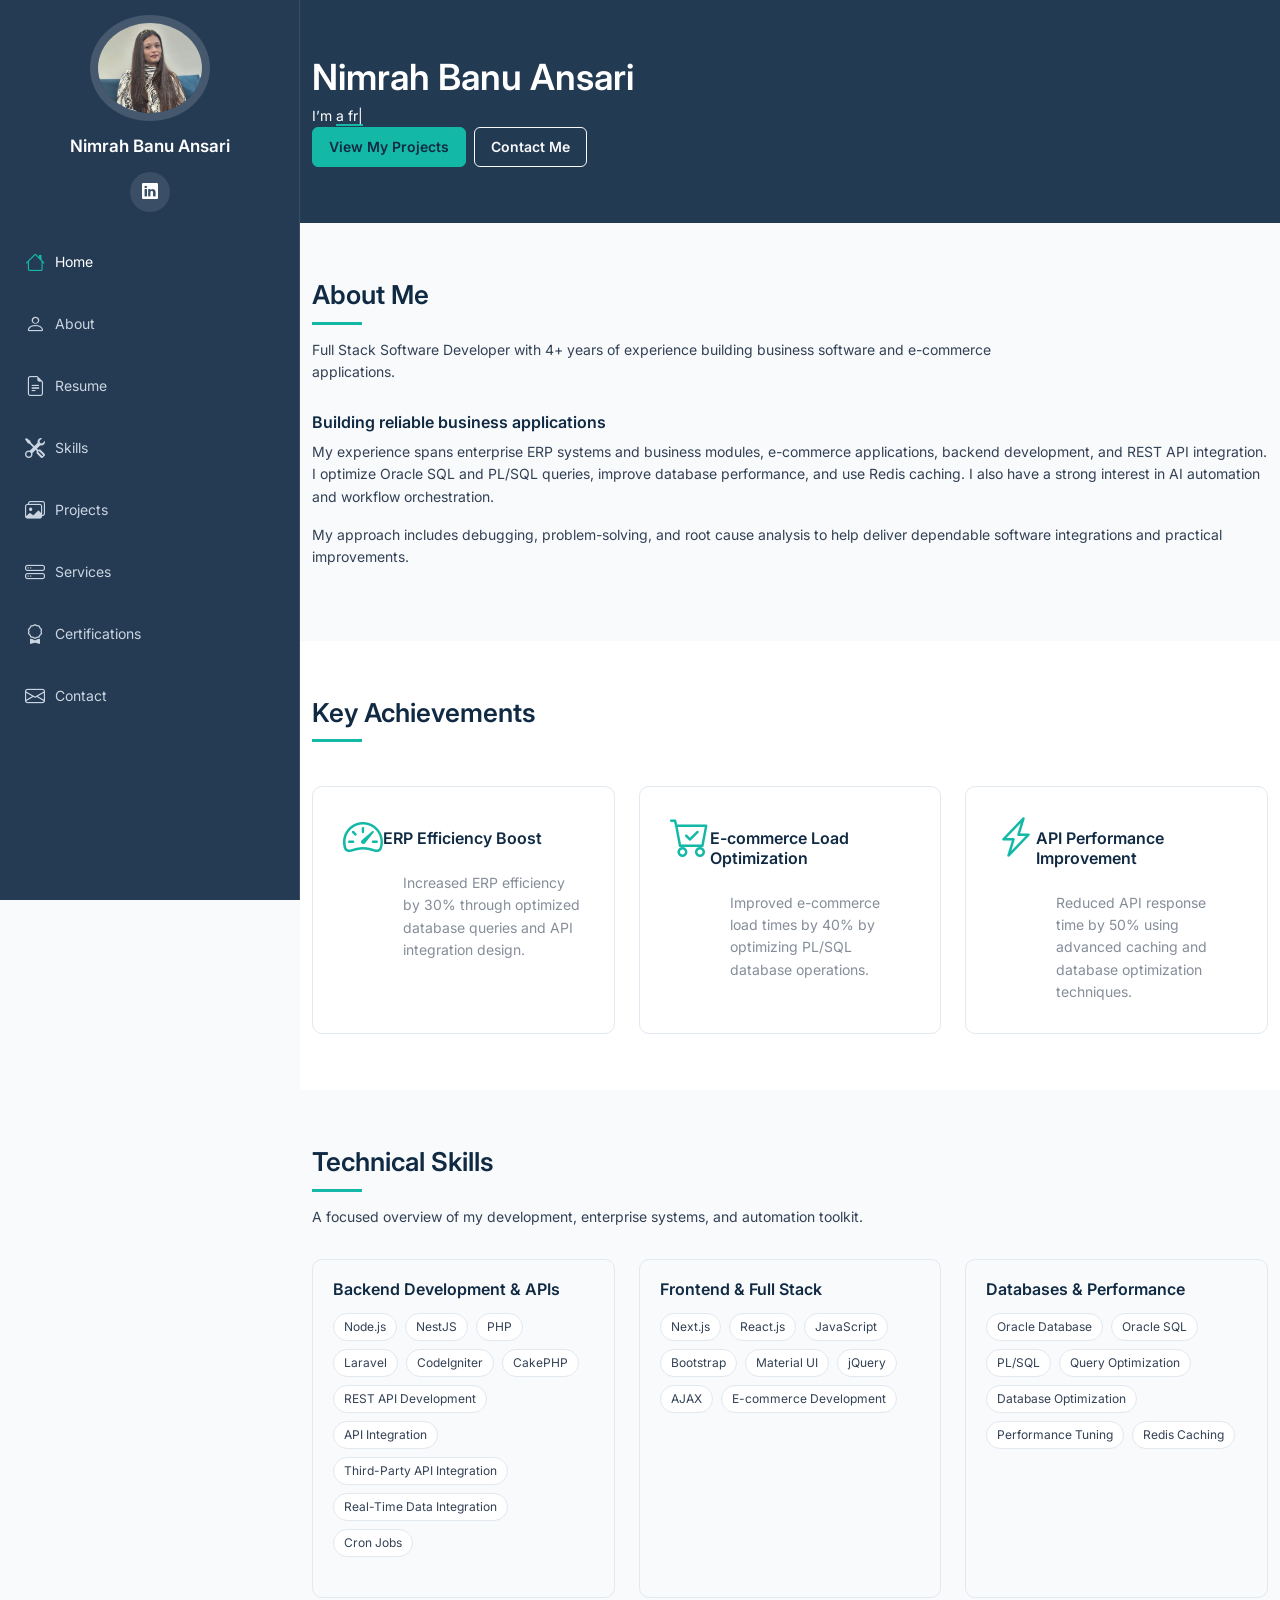
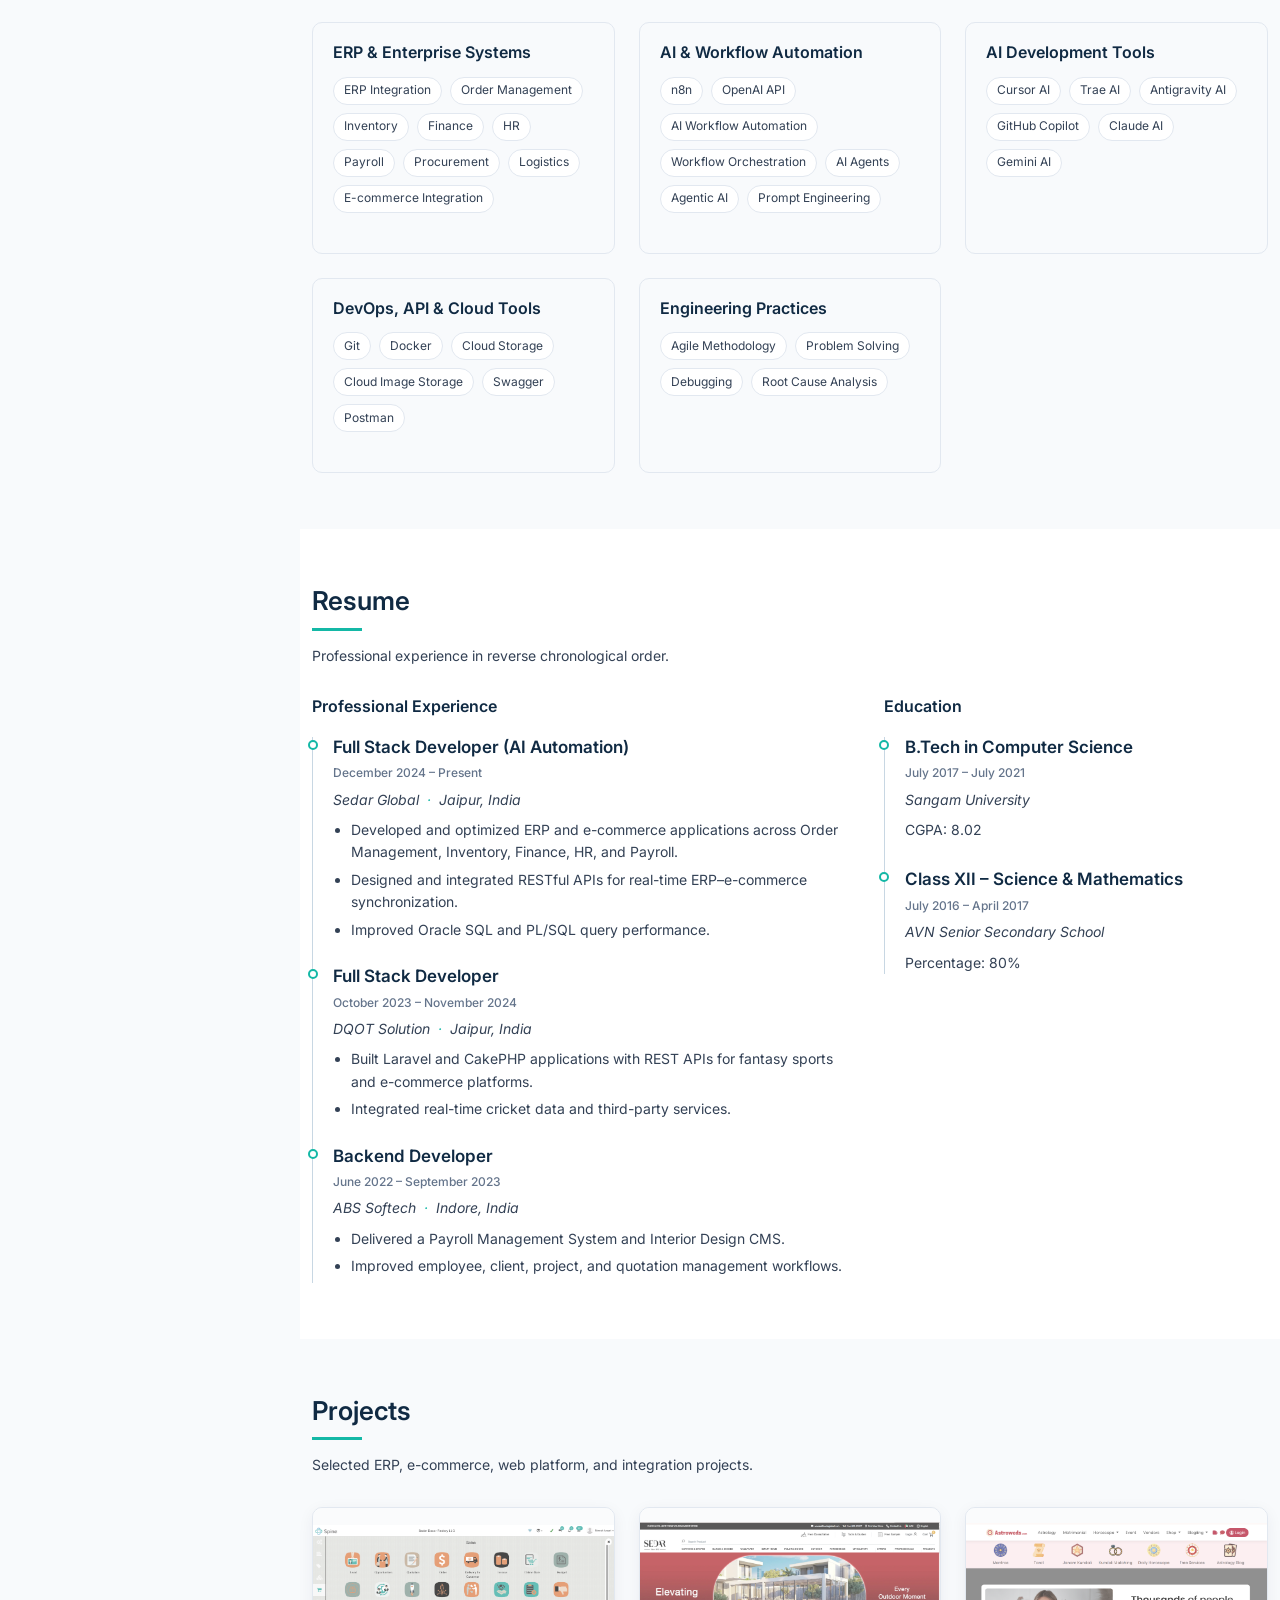
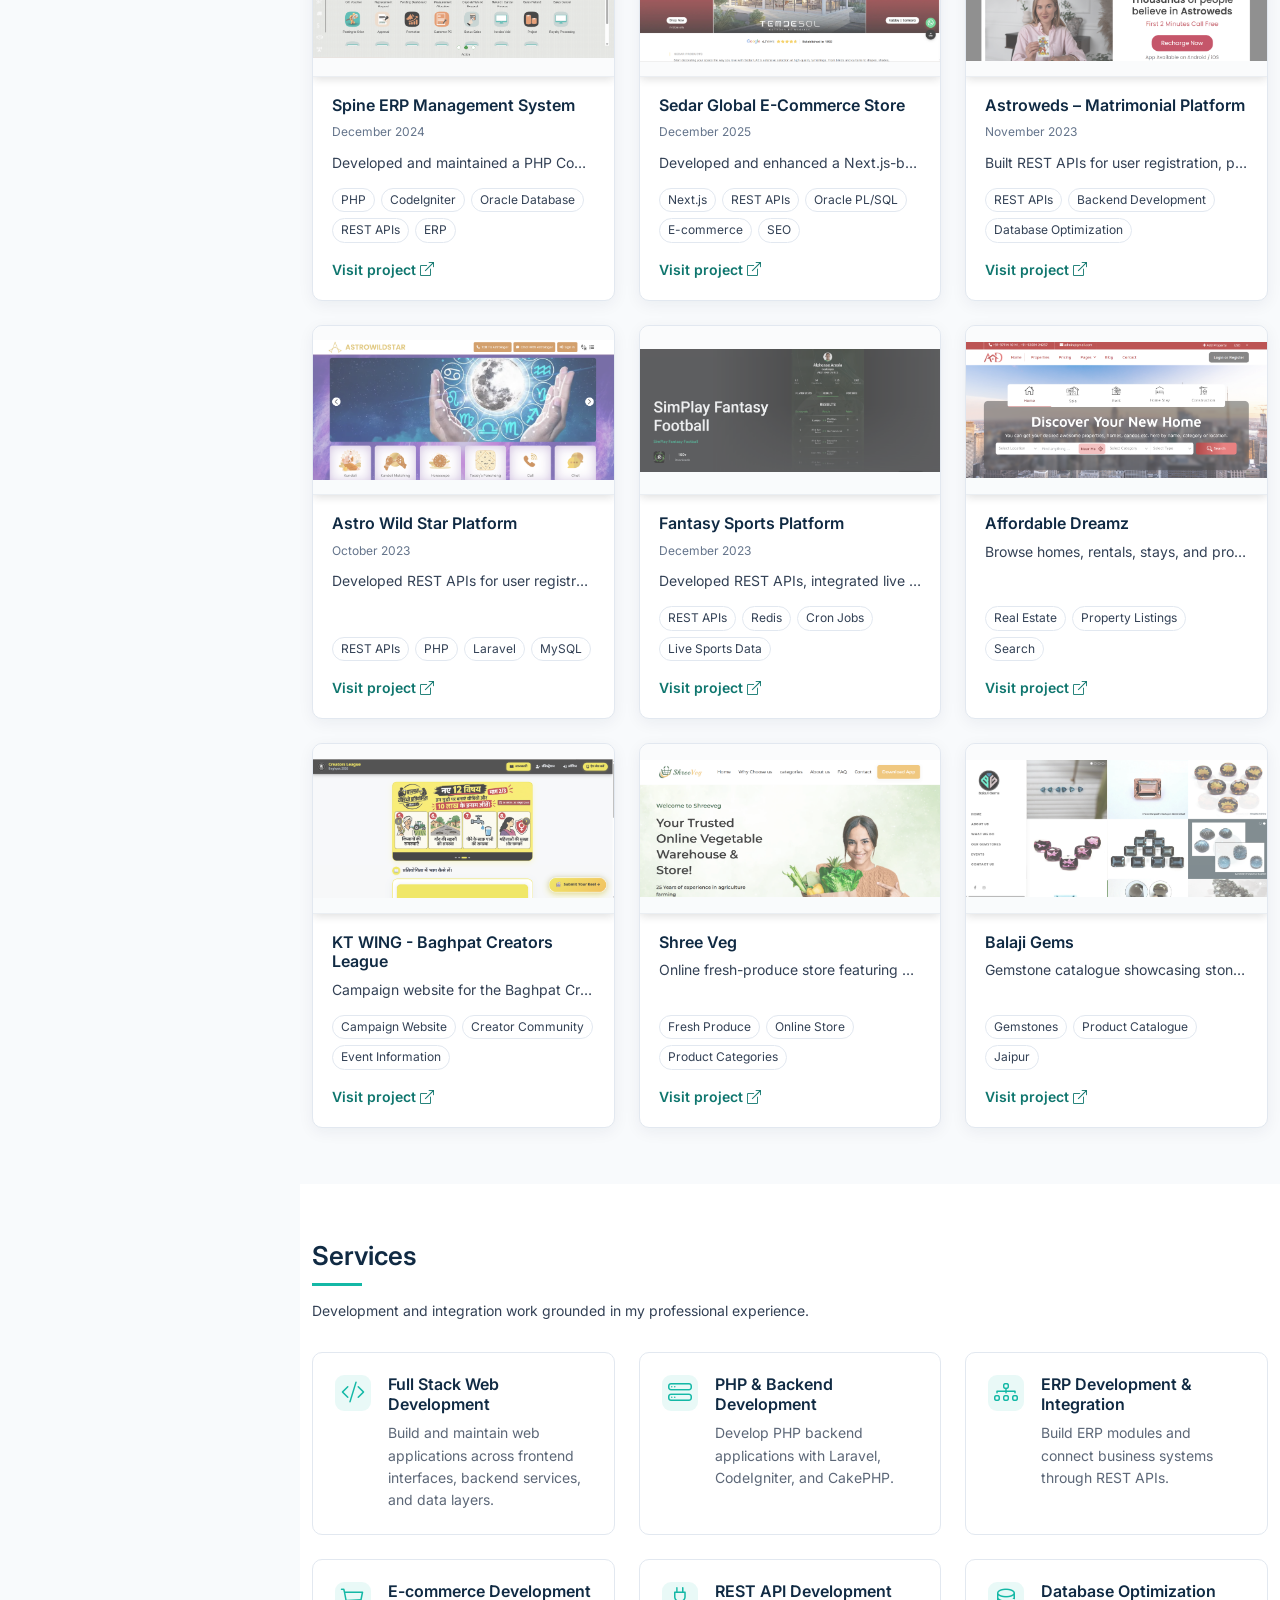
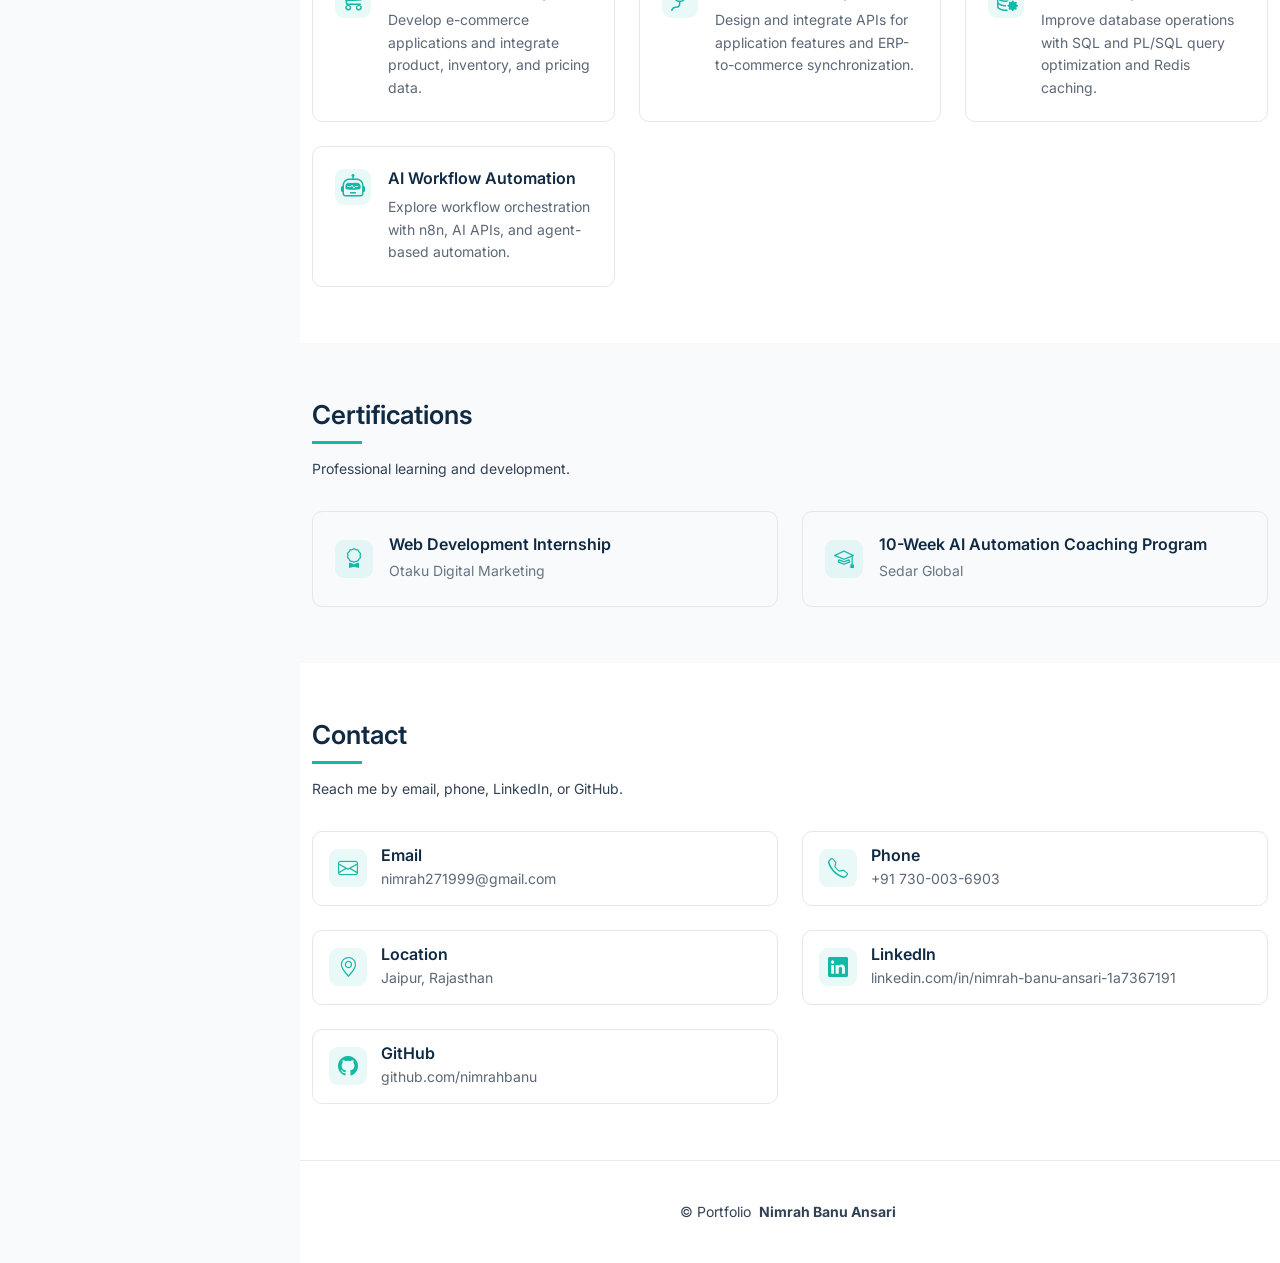
==== index.html @ 08133c24 "Initial portfolio commit" ====
<!DOCTYPE html>
<html lang="en">

<head>
  <meta charset="utf-8">
  <meta content="width=device-width, initial-scale=1.0" name="viewport">
  <title>Full Stack Software Developer | AI Automation</title>
  <meta name="description"
    content="Full Stack Software Developer with 4+ years of experience building ERP systems and e-commerce applications using Node.js, NestJS, Next.js, PHP, and SQL. Experienced in REST APIs, database optimization, enterprise integrations, and AI workflow automation.">
  <meta name="keywords"
    content="Full Stack Developer, ERP, e-commerce, Node.js, NestJS, Next.js, PHP, REST API, AI automation">

  <!-- Favicons -->
  <!-- <link href="assets/img/favicon.png" rel="icon"> -->
  <link href="assets/img/apple-touch-icon.png" rel="apple-touch-icon">

  <!-- Fonts -->
  <link href="https://fonts.googleapis.com" rel="preconnect">
  <link href="https://fonts.gstatic.com" rel="preconnect" crossorigin>
  <link href="https://fonts.googleapis.com/css2?family=Inter:wght@400;500;600;700&display=swap" rel="stylesheet">

  <!-- Vendor CSS Files -->
  <link href="assets/vendor/bootstrap/css/bootstrap.min.css" rel="stylesheet">
  <link href="assets/vendor/bootstrap-icons/bootstrap-icons.css" rel="stylesheet">
  <link href="assets/vendor/aos/aos.css" rel="stylesheet">
  <link href="assets/vendor/glightbox/css/glightbox.min.css" rel="stylesheet">
  <link href="assets/vendor/swiper/swiper-bundle.min.css" rel="stylesheet">

  <!-- Main CSS File -->
  <link href="assets/css/main.css" rel="stylesheet">

  <!-- =======================================================
  * Template Name: Projects
  * Template URL: https://bootstrapmade.com/iportfolio-bootstrap-portfolio-websites-template/
  * Updated: Jun 29 2024 with Bootstrap v5.3.3
  * Author: BootstrapMade.com
  * License: https://bootstrapmade.com/license/
  ======================================================== -->
</head>

<body class="index-page">
  <header id="header" class="header dark-background d-flex flex-column">
    <i class="header-toggle d-xl-none bi bi-list" aria-label="Open navigation menu" role="button" tabindex="0"></i>
    <div class="profile-img"><img src="assets/img/my-profile-img.jpeg" alt="Profile photo of Nimrah Banu Ansari"
        class="img-fluid rounded-circle"></div>
    <a href="#hero" class="logo d-flex align-items-center justify-content-center">
      <h1 class="sitename">Nimrah Banu Ansari</h1>
    </a>
    <div class="social-links text-center"><a href="https://linkedin.com/in/nimrah-banu-ansari-1a7367191"
        class="linkedin" aria-label="LinkedIn profile" target="_blank" rel="noopener noreferrer"><i
          class="bi bi-linkedin"></i></a></div>
    <nav id="navmenu" class="navmenu" aria-label="Main navigation">
      <ul>
        <li><a href="#hero" class="active"><i class="bi bi-house navicon"></i>Home</a></li>
        <li><a href="#about"><i class="bi bi-person navicon"></i>About</a></li>
        <li><a href="#resume"><i class="bi bi-file-earmark-text navicon"></i>Resume</a></li>
        <li><a href="#skills"><i class="bi bi-tools navicon"></i>Skills</a></li>
        <li><a href="#portfolio"><i class="bi bi-images navicon"></i>Projects</a></li>
        <li><a href="#services"><i class="bi bi-hdd-stack navicon"></i>Services</a></li>
        <li><a href="#certifications"><i class="bi bi-award navicon"></i>Certifications</a></li>
        <li><a href="#contact"><i class="bi bi-envelope navicon"></i>Contact</a></li>
      </ul>
    </nav>
  </header>
  <main class="main">
    <section id="hero" class="hero section dark-background">
      <!-- <img src="assets/img/hero-bg.jpeg"
        alt="Abstract dark portfolio background" data-aos="fade-in"> -->
      <div class="container" data-aos="fade-up" data-aos-delay="100">
        <h2>Nimrah Banu Ansari</h2>
        <p>
          <!-- <span>Full Stack Software Developer | AI Automation</span> -->
        </p>
        <p>I’m <span class="typed"
            data-typed-items="a freelancer, a Full Stack Software Developer, an AI Automation Developer">a Full Stack
            Software Developer</span></p>

        <!-- <p class="hero-intro">Building Scalable ERP, E-Commerce &amp; AI Automation Solutions</p>
<p>Full Stack Software Developer with 4+ years of experience building ERP systems and e-commerce applications using Node.js, NestJS, Next.js, PHP, and SQL. Skilled in REST APIs, database optimization, and enterprise integrations, with a strong interest in AI automation, Agentic AI, and n8n workflow orchestration.</p> -->
        <a class="btn btn-primary me-2" href="#portfolio">View My Projects</a><a class="btn btn-outline-light"
          href="#contact">Contact Me</a>
      </div>
    </section>
    <section id="about" class="about section">
      <div class="container section-title" data-aos="fade-up">
        <h2>About Me</h2>
        <p>Full Stack Software Developer with 4+ years of experience building business software and e-commerce
          applications.</p>
      </div>
      <div class="container" data-aos="fade-up">
        <div class="content">
          <h3>Building reliable business applications</h3>
          <p>My experience spans enterprise ERP systems and business modules, e-commerce applications, backend
            development, and REST API integration. I optimize Oracle SQL and PL/SQL queries, improve database
            performance, and use Redis caching. I also have a strong interest in AI automation and workflow
            orchestration.
          </p>
          <p>My approach includes debugging, problem-solving, and root cause analysis to help deliver dependable
            software integrations and practical improvements.</p>
        </div>
      </div>
    </section>
    <section id="achievements" class="stats section light-background">
      <div class="container section-title">
        <h2>Key Achievements</h2>
      </div>
      <div class="container">
        <div class="row gy-4">
          <div class="col-lg-4 col-md-6">
            <div class="stats-item achievement-card"><i class="bi bi-speedometer2"></i>
              <h3>ERP Efficiency Boost</h3>
              <p>Increased ERP efficiency by 30% through optimized database queries and API integration design.</p>
            </div>
          </div>
          <div class="col-lg-4 col-md-6">
            <div class="stats-item achievement-card"><i class="bi bi-cart-check"></i>
              <h3>E-commerce Load Optimization</h3>
              <p>Improved e-commerce load times by 40% by optimizing PL/SQL database operations.</p>
            </div>
          </div>
          <div class="col-lg-4 col-md-6">
            <div class="stats-item achievement-card"><i class="bi bi-lightning-charge"></i>
              <h3>API Performance Improvement</h3>
              <p>Reduced API response time by 50% using advanced caching and database optimization techniques.</p>
            </div>
          </div>
        </div>
      </div>
    </section>
    <section id="skills" class="skills section">
      <div class="container section-title">
        <h2>Technical Skills</h2>
        <p>A focused overview of my development, enterprise systems, and automation toolkit.</p>
      </div>
      <div class="container">
        <div class="row gy-4">
          <div class="col-lg-4 col-md-6">
            <div class="skill-group">
              <h3>Backend Development &amp; APIs</h3>
              <div class="skill-tags">
                <span>Node.js</span><span>NestJS</span><span>PHP</span><span>Laravel</span><span>CodeIgniter</span><span>CakePHP</span><span>REST
                  API Development</span><span>API Integration</span><span>Third-Party API
                  Integration</span><span>Real-Time Data Integration</span><span>Cron Jobs</span>
              </div>
            </div>
          </div>
          <div class="col-lg-4 col-md-6">
            <div class="skill-group">
              <h3>Frontend &amp; Full Stack</h3>
              <div class="skill-tags">
                <span>Next.js</span><span>React.js</span><span>JavaScript</span><span>Bootstrap</span><span>Material
                  UI</span><span>jQuery</span><span>AJAX</span><span>E-commerce Development</span>
              </div>
            </div>
          </div>
          <div class="col-lg-4 col-md-6">
            <div class="skill-group">
              <h3>Databases &amp; Performance</h3>
              <div class="skill-tags"><span>Oracle Database</span><span>Oracle
                  SQL</span><span>PL/SQL</span><span>Query Optimization</span><span>Database
                  Optimization</span><span>Performance Tuning</span><span>Redis Caching</span></div>
            </div>
          </div>
          <div class="col-lg-4 col-md-6">
            <div class="skill-group">
              <h3>ERP &amp; Enterprise Systems</h3>
              <div class="skill-tags"><span>ERP Integration</span><span>Order
                  Management</span><span>Inventory</span><span>Finance</span><span>HR</span><span>Payroll</span><span>Procurement</span><span>Logistics</span><span>E-commerce
                  Integration</span></div>
            </div>
          </div>
          <div class="col-lg-4 col-md-6">
            <div class="skill-group">
              <h3>AI &amp; Workflow Automation</h3>
              <div class="skill-tags"><span>n8n</span><span>OpenAI API</span><span>AI Workflow
                  Automation</span><span>Workflow Orchestration</span><span>AI Agents</span><span>Agentic
                  AI</span><span>Prompt Engineering</span></div>
            </div>
          </div>
          <div class="col-lg-4 col-md-6">
            <div class="skill-group">
              <h3>AI Development Tools</h3>
              <div class="skill-tags"><span>Cursor AI</span><span>Trae AI</span><span>Antigravity AI</span><span>GitHub
                  Copilot</span><span>Claude AI</span><span>Gemini AI</span></div>
            </div>
          </div>
          <div class="col-lg-4 col-md-6">
            <div class="skill-group">
              <h3>DevOps, API &amp; Cloud Tools</h3>
              <div class="skill-tags"><span>Git</span><span>Docker</span><span>Cloud Storage</span><span>Cloud Image
                  Storage</span><span>Swagger</span><span>Postman</span></div>
            </div>
          </div>
          <div class="col-lg-4 col-md-6">
            <div class="skill-group">
              <h3>Engineering Practices</h3>
              <div class="skill-tags"><span>Agile Methodology</span><span>Problem
                  Solving</span><span>Debugging</span><span>Root Cause Analysis</span></div>
            </div>
          </div>
        </div>
      </div>
    </section>
    <section id="resume" class="resume section light-background">
      <div class="container section-title">
        <h2>Resume</h2>
        <p>Professional experience in reverse chronological order.</p>
      </div>
      <div class="container">
        <div class="row">
          <div class="col-lg-7">
            <h3 class="resume-title">Professional Experience</h3>
            <div class="resume-item">
              <h4>Full Stack Developer (AI Automation)</h4>
              <h5>December 2024 &#8211; Present</h5>
              <p><em>Sedar Global <span class="meta-separator">&#183;</span> Jaipur, India</em></p>
              <ul>
                <li>Developed and optimized ERP and e-commerce applications across Order Management, Inventory, Finance,
                  HR, and Payroll.</li>
                <li>Designed and integrated RESTful APIs for real-time ERP&#8211;e-commerce synchronization.</li>
                <li>Improved Oracle SQL and PL/SQL query performance.</li>
              </ul>
            </div>
            <div class="resume-item">
              <h4>Full Stack Developer</h4>
              <h5>October 2023 &#8211; November 2024</h5>
              <p><em>DQOT Solution <span class="meta-separator">&#183;</span> Jaipur, India</em></p>
              <ul>
                <li>Built Laravel and CakePHP applications with REST APIs for fantasy sports and e-commerce platforms.
                </li>
                <li>Integrated real-time cricket data and third-party services.</li>
              </ul>
            </div>
            <div class="resume-item">
              <h4>Backend Developer</h4>
              <h5>June 2022 &#8211; September 2023</h5>
              <p><em>ABS Softech <span class="meta-separator">&#183;</span> Indore, India</em></p>
              <ul>
                <li>Delivered a Payroll Management System and Interior Design CMS.</li>
                <li>Improved employee, client, project, and quotation management workflows.</li>
              </ul>
            </div>
          </div>
          <div class="col-lg-5">
            <h3 class="resume-title">Education</h3>
            <div class="resume-item">
              <h4>B.Tech in Computer Science</h4>
              <h5>July 2017 &#8211; July 2021</h5>
              <p><em>Sangam University</em></p>
              <p>CGPA: 8.02</p>

            </div>
            <div class="resume-item">
              <h4>Class XII &#8211; Science &amp; Mathematics</h4>
              <h5>July 2016 &#8211; April 2017</h5>
              <p><em>AVN Senior Secondary School</em></p>
              <p>Percentage: 80%</p>
            </div>
          </div>
        </div>
      </div>
    </section>
    <section id="portfolio" class="portfolio section">
      <div class="container section-title">
        <h2>Projects</h2>
        <p>Selected ERP, e-commerce, web platform, and integration projects.</p>
      </div>
      <div class="container">
        <div class="row gy-4">
          <div class="col-lg-4 col-md-6">
            <article class="project-card"><img src="assets/img/projects/spine-erp.png" class="img-fluid"
                alt="Illustrative placeholder image for Spine ERP Management System">
              <div class="project-body">
                <h3>Spine ERP Management System</h3>
                <p class="project-date">December 2024</p>
                <p>Developed and maintained a PHP CodeIgniter-based ERP system covering Finance, HRMS, Procurement,
                  Logistics, Inventory, Order Management, and Payroll on Oracle Database. Built RESTful APIs integrating
                  ERP with e-commerce platforms and used cloud storage for secure, scalable operations.</p>
                <div class="skill-tags project-tags"><span>PHP</span><span>CodeIgniter</span><span>Oracle
                    Database</span><span>REST APIs</span><span>ERP</span></div><a href="https://www.sedarspine.com/en/"
                  target="_blank" rel="noopener noreferrer">Visit project <i class="bi bi-box-arrow-up-right"></i></a>
              </div>
            </article>
          </div>
          <div class="col-lg-4 col-md-6">
            <article class="project-card"><img src="assets/img/projects/sedar-commerce.png" class="img-fluid"
                alt="Illustrative placeholder image for Sedar Global E-Commerce Store">
              <div class="project-body">
                <h3>Sedar Global E-Commerce Store</h3>
                <p class="project-date">December 2025</p>
                <p>Developed and enhanced a Next.js-based enterprise e-commerce platform with REST API integrations for
                  real-time product, inventory, and pricing synchronization. Optimized Oracle PL/SQL operations,
                  cloud-based image storage, SEO, and overall application performance.</p>
                <div class="skill-tags project-tags"><span>Next.js</span><span>REST APIs</span><span>Oracle
                    PL/SQL</span><span>E-commerce</span><span>SEO</span></div><a
                  href="https://www.sedarglobal.com/uae-en/" target="_blank" rel="noopener noreferrer">Visit project <i
                    class="bi bi-box-arrow-up-right"></i></a>
              </div>
            </article>
          </div>
          <div class="col-lg-4 col-md-6">
            <article class="project-card"><img src="assets/img/projects/astroweds.png" class="img-fluid"
                alt="Illustrative placeholder image for Astroweds matrimonial platform">
              <div class="project-body">
                <h3>Astroweds &#8211; Matrimonial Platform</h3>
                <p class="project-date">November 2023</p>
                <p>Built REST APIs for user registration, profile management, matchmaking, and search, optimizing
                  database performance for a seamless user experience.</p>
                <div class="skill-tags project-tags"><span>REST APIs</span><span>Backend
                    Development</span><span>Database Optimization</span></div><a href="https://astroweds.com/"
                  target="_blank" rel="noopener noreferrer">Visit project <i class="bi bi-box-arrow-up-right"></i></a>
              </div>
            </article>
          </div>
          <div class="col-lg-4 col-md-6">
            <article class="project-card"><img src="assets/img/projects/astrowildstar.png" class="img-fluid"
                alt="Illustrative placeholder image for Astroweds matrimonial platform">
              <div class="project-body">
                <h3>Astro Wild Star Platform</h3>
                <p class="project-date">October 2023</p>
                <p>Developed REST APIs for user registration, profile management, matchmaking, and search functionality.
Optimized database queries to improve performance and deliver a seamless user experience.</p>
                <div class="skill-tags project-tags">
                   <span>REST APIs</span>  <span>PHP</span>  <span>Laravel</span> <span>MySQL</span>
                  </div><a href="https://astrowildstar.com/"
                  target="_blank" rel="noopener noreferrer">Visit project <i class="bi bi-box-arrow-up-right"></i></a>
              </div>
            </article>
          </div>
          <div class="col-lg-4 col-md-6">
            <article class="project-card"><img src="assets/img/projects/fantasy-sports.png" class="img-fluid"
                alt="Illustrative placeholder image for a fantasy sports platform">
              <div class="project-body">
                <h3>Fantasy Sports Platform</h3>
                <p class="project-date">December 2023</p>
                <p>Developed REST APIs, integrated live cricket data, and implemented Redis caching and cron jobs for
                  high-performance fantasy league management.</p>
                <div class="skill-tags project-tags"><span>REST APIs</span><span>Redis</span><span>Cron
                    Jobs</span><span>Live Sports Data</span></div><a
                  href="https://api.simplayfantasyfootball.com/admin/dashboard" target="_blank"
                  rel="noopener noreferrer">Visit project <i class="bi bi-box-arrow-up-right"></i></a>
              </div>
            </article>
          </div>
          <div class="col-lg-4 col-md-6">
            <article class="project-card"><img src="assets/img/projects/affordable-dreamz.png" class="img-fluid"
                alt="Illustrative placeholder artwork for the Affordable Dreamz property platform">
              <div class="project-body">
                <h3>Affordable Dreamz</h3>
                <p class="project-description"><span>Browse homes, rentals, stays, and property listings in one
                    place.</span><span>Explore available options by category, property type, and location.</span></p>
                <div class="skill-tags project-tags"><span>Real Estate</span><span>Property
                    Listings</span><span>Search</span></div>
                <a href="https://affordabledreamz.com/" target="_blank" rel="noopener noreferrer">Visit project <i
                    class="bi bi-box-arrow-up-right"></i></a>
              </div>
            </article>
          </div>
          <div class="col-lg-4 col-md-6">
            <article class="project-card"><img src="assets/img/projects/ktwing.png" class="img-fluid"
                alt="Illustrative placeholder artwork for the KT WING Baghpat Creators League campaign">
              <div class="project-body">
                <h3>KT WING - Baghpat Creators League</h3>
                <p class="project-description"><span>Campaign website for the Baghpat Creators League awareness
                    initiative.</span><span>Shares event information, participation details, and campaign
                    updates.</span></p>
                <div class="skill-tags project-tags"><span>Campaign Website</span><span>Creator
                    Community</span><span>Event Information</span></div>
                <a href="https://ktwing.com/" target="_blank" rel="noopener noreferrer">Visit project <i
                    class="bi bi-box-arrow-up-right"></i></a>
              </div>
            </article>
          </div>
          <div class="col-lg-4 col-md-6">
            <article class="project-card"><img src="assets/img/projects/shree-veg.png" class="img-fluid"
                alt="Illustrative placeholder artwork for the Shree Veg fresh produce store">
              <div class="project-body">
                <h3>Shree Veg</h3>
                <p class="project-description"><span>Online fresh-produce store featuring vegetables, fruits, and
                    groceries.</span><span>Visitors can explore product categories and available delivery
                    options.</span></p>
                <div class="skill-tags project-tags"><span>Fresh Produce</span><span>Online Store</span><span>Product
                    Categories</span></div>
                <a href="https://shreeveg.in/" target="_blank" rel="noopener noreferrer">Visit project <i
                    class="bi bi-box-arrow-up-right"></i></a>
              </div>
            </article>
          </div>
          <div class="col-lg-4 col-md-6">
            <article class="project-card"><img src="assets/img/projects/balaji-gems.png" class="img-fluid"
                alt="Illustrative placeholder artwork for the Balaji Gems gemstone catalogue">
              <div class="project-body">
                <h3>Balaji Gems</h3>
                <p class="project-description"><span>Gemstone catalogue showcasing stones, cuts, shapes, and
                    collections.</span><span>Introduces the Jaipur-based importer, exporter, and manufacturer.</span>
                </p>
                <div class="skill-tags project-tags"><span>Gemstones</span><span>Product
                    Catalogue</span><span>Jaipur</span></div>
                <a href="https://balajigems.com/" target="_blank" rel="noopener noreferrer">Visit project <i
                    class="bi bi-box-arrow-up-right"></i></a>
              </div>
            </article>
          </div>
        </div>
        <!-- <p class="small mt-3">Project images are illustrative placeholders and can be replaced with approved screenshots.</p> -->
      </div>
    </section>
    <section id="services" class="services section light-background">
      <div class="container section-title">
        <h2>Services</h2>
        <p>Development and integration work grounded in my professional experience.</p>
      </div>
      <div class="container">
        <div class="row gy-4">
          <div class="col-md-6 col-lg-4">
            <article class="service-item"><span class="service-icon"><i class="bi bi-code-slash"
                  aria-hidden="true"></i></span>
              <h3>Full Stack Web Development</h3>
              <p>Build and maintain web applications across frontend interfaces, backend services, and data layers.</p>
            </article>
          </div>
          <div class="col-md-6 col-lg-4">
            <article class="service-item"><span class="service-icon"><i class="bi bi-hdd-stack"
                  aria-hidden="true"></i></span>
              <h3>PHP &amp; Backend Development</h3>
              <p>Develop PHP backend applications with Laravel, CodeIgniter, and CakePHP.</p>
            </article>
          </div>
          <div class="col-md-6 col-lg-4">
            <article class="service-item"><span class="service-icon"><i class="bi bi-diagram-3"
                  aria-hidden="true"></i></span>
              <h3>ERP Development &amp; Integration</h3>
              <p>Build ERP modules and connect business systems through REST APIs.</p>
            </article>
          </div>
          <div class="col-md-6 col-lg-4">
            <article class="service-item"><span class="service-icon"><i class="bi bi-cart3"
                  aria-hidden="true"></i></span>
              <h3>E-commerce Development</h3>
              <p>Develop e-commerce applications and integrate product, inventory, and pricing data.</p>
            </article>
          </div>
          <div class="col-md-6 col-lg-4">
            <article class="service-item"><span class="service-icon"><i class="bi bi-plug"
                  aria-hidden="true"></i></span>
              <h3>REST API Development</h3>
              <p>Design and integrate APIs for application features and ERP-to-commerce synchronization.</p>
            </article>
          </div>
          <div class="col-md-6 col-lg-4">
            <article class="service-item"><span class="service-icon"><i class="bi bi-database-gear"
                  aria-hidden="true"></i></span>
              <h3>Database Optimization</h3>
              <p>Improve database operations with SQL and PL/SQL query optimization and Redis caching.</p>
            </article>
          </div>
          <div class="col-md-6 col-lg-4">
            <article class="service-item"><span class="service-icon"><i class="bi bi-robot"
                  aria-hidden="true"></i></span>
              <h3>AI Workflow Automation</h3>
              <p>Explore workflow orchestration with n8n, AI APIs, and agent-based automation.</p>
            </article>
          </div>
        </div>
      </div>
    </section>
    <section id="certifications" class="certifications section">
      <div class="container section-title">
        <h2>Certifications</h2>
        <p>Professional learning and development.</p>
      </div>
      <div class="container">
        <div class="row gy-4">
          <div class="col-md-6 col-lg-6">
            <article class="certification-card"><span class="certification-icon"><i class="bi bi-award"
                  aria-hidden="true"></i></span>
              <div>
                <h3>Web Development Internship</h3>
                <p>Otaku Digital Marketing</p>
              </div>
            </article>
          </div>
          <div class="col-md-6 col-lg-6">
            <article class="certification-card"><span class="certification-icon"><i class="bi bi-mortarboard"
                  aria-hidden="true"></i></span>
              <div>
                <h3>10-Week AI Automation Coaching Program</h3>
                <p>Sedar Global</p>
              </div>
            </article>
          </div>
        </div>
      </div>
    </section>
    <section id="contact" class="contact section light-background">
      <div class="container section-title">
        <h2>Contact</h2>
        <p>Reach me by email, phone, LinkedIn, or GitHub.</p>
      </div>
      <div class="container">
        <div class="row gy-4 align-items-stretch">
          <div class="col-lg-6">
            <div class="contact-card-list">
              <div class="contact-card"><i class="bi bi-envelope" aria-hidden="true"></i>
                <div>
                  <h3>Email</h3><a href="mailto:nimrah271999@gmail.com">nimrah271999@gmail.com</a>
                </div>
              </div>
            </div>
          </div>
          <div class="col-lg-6">
            <div class="contact-card-list">
              <div class="contact-card"><i class="bi bi-telephone" aria-hidden="true"></i>
                <div>
                  <h3>Phone</h3><a href="tel:+917300036903">+91 730-003-6903</a>
                </div>
              </div>
            </div>
          </div>
          <div class="col-lg-6">
            <div class="contact-card-list">
              <div class="contact-card"><i class="bi bi-geo-alt" aria-hidden="true"></i>
                <div>
                  <h3>Location</h3>
                  <p>Jaipur, Rajasthan</p>
                </div>
              </div>
            </div>
          </div>
          <div class="col-lg-6">
            <div class="contact-card-list">
              <div class="contact-card"><i class="bi bi-linkedin" aria-hidden="true"></i>
                <div>
                  <h3>LinkedIn</h3><a href="https://linkedin.com/in/nimrah-banu-ansari-1a7367191" target="_blank"
                    rel="noopener noreferrer">linkedin.com/in/nimrah-banu-ansari-1a7367191</a>
                </div>
              </div>
            </div>
          </div>
          <div class="col-lg-6">
            <div class="contact-card-list">
              <div class="contact-card"><i class="bi bi-github" aria-hidden="true"></i>
                <div>
                  <h3>GitHub</h3>
                  <a href="https://github.com/nimrahbanu" target="_blank"
                    rel="noopener noreferrer">github.com/nimrahbanu</a>
                </div>
              </div>
            </div>
          </div>
        </div>
        <!-- <div class="col-lg-7"><div class="contact-form-card">
                <h3>Send a message</h3>
                <form id="contact-form" class="php-email-form" action="forms/contact.php" method="post">
                  <div class="row gy-3">
                    <div class="col-md-6"><label for="contact-name">Name</label><input type="text" name="name" id="contact-name" class="form-control" autocomplete="name" required></div>
                    <div class="col-md-6"><label for="contact-email">Email</label><input type="email" name="email" id="contact-email" class="form-control" autocomplete="email" required></div>
                    <div class="col-12"><label for="contact-subject">Subject</label><input type="text" name="subject" id="contact-subject" class="form-control" required></div>
                    <div class="col-12"><label for="contact-message">Message</label><textarea name="message" id="contact-message" class="form-control" rows="5" required></textarea></div>
                    <div class="col-12"><button type="submit">Send Message</button><p id="contact-form-status" class="form-status" role="status" aria-live="polite"></p></div>
                  </div>
                </form>
              </div> -->
      </div>
    </section>
  </main>
  <footer id="footer" class="footer position-relative light-background">
    <div class="container">
      <div class="copyright text-center">
        <p>&copy; <span>Portfolio</span> <strong class="px-1 sitename">Nimrah Banu Ansari</strong></p>
      </div>
    </div>
  </footer>
  <a href="#" id="scroll-top" class="scroll-top d-flex align-items-center justify-content-center"
    aria-label="Scroll to top"><i class="bi bi-arrow-up-short"></i></a>
  <div id="preloader"></div>
  <script src="assets/vendor/bootstrap/js/bootstrap.bundle.min.js"></script>
  <script src="assets/vendor/aos/aos.js"></script>
  <script src="assets/vendor/typed.js/typed.umd.js"></script>
  <script src="assets/vendor/purecounter/purecounter_vanilla.js"></script>
  <script src="assets/vendor/waypoints/noframework.waypoints.js"></script>
  <script src="assets/vendor/glightbox/js/glightbox.min.js"></script>
  <script src="assets/vendor/imagesloaded/imagesloaded.pkgd.min.js"></script>
  <script src="assets/vendor/isotope-layout/isotope.pkgd.min.js"></script>
  <script src="assets/vendor/swiper/swiper-bundle.min.js"></script>
  <script src="assets/js/main.js"></script>

</body>

</html>
---- assets/css/main.css ----
/**
* Template Name: iPortfolio
* Template URL: https://bootstrapmade.com/iportfolio-bootstrap-portfolio-websites-template/
* Updated: Jun 29 2024 with Bootstrap v5.3.3
* Author: BootstrapMade.com
* License: https://bootstrapmade.com/license/
*/

/*--------------------------------------------------------------
# Font & Color Variables
# Help: https://bootstrapmade.com/color-system/
--------------------------------------------------------------*/
/* Global typography tokens */
:root {
  --default-font: "Inter", system-ui, -apple-system, "Segoe UI", sans-serif;
  --heading-font: var(--default-font);
  --nav-font: var(--default-font);
  --type-hero-title: 2.25rem;
  --type-section-heading: 1.625rem;
  --type-subheading: 1rem !important; 
  /* --type-subheading: 1.25rem; */
  --type-card-title: 1.0625rem;
  --type-body: .875rem;
  --type-body-small: .875rem;
  --type-label: .75rem;
  --type-navigation: .875rem;
  --type-button: .875rem;
  --type-icon-xs: .75rem;
  --type-icon-sm: 1rem;
  --type-icon-md: 1.25rem;
  --type-icon-lg: 1.5rem;
  --type-icon-xl: 2rem;
  --type-icon-display: 2.5rem;
  --line-heading: 1.22;
  --line-body: 1.6;
  --line-tight: 1.25;
  --line-compact: 1.4;
  --line-tag: 1.2;
  --weight-regular: 400;
  --weight-medium: 500;
  --weight-semibold: 600;
  --weight-bold: 700;
}

/* Global palette and reusable card tokens */
:root {
  --background-color: #f8fafc;
  --default-color: #334155;
  --heading-color: #102a43;
  --muted-color: #64748b;
  --accent-color: #14b8a6;
  --accent-text-color: #0f766e;
  --surface-color: #ffffff;
  --contrast-color: #102a43;
  --portfolio-border: #e2e8f0;
  --portfolio-soft: #f8fafc;
  --portfolio-card-radius: 10px;
  --portfolio-card-gap: 20px;
  --portfolio-shadow: 0 4px 16px rgba(16, 42, 67, .06);
}

/* Navigation palette */
:root {
  --nav-color: #cbd5e1;
  --nav-hover-color: #ffffff;
  --nav-mobile-background-color: #243b53;
  --nav-dropdown-background-color: #243b53;
  --nav-dropdown-color: #cbd5e1;
  --nav-dropdown-hover-color: #ffffff;
}

/* Color Presets - These classes override global colors when applied to any section or element, providing reuse of the sam color scheme. */

.light-background {
  --background-color: #ffffff;
  --surface-color: #ffffff;
}

.dark-background {
  --background-color: #243b53;
  --default-color: #ffffff;
  --heading-color: #ffffff;
  --surface-color: #1b3045;
  --contrast-color: #102a43;
  --nav-color: #cbd5e1;
  --nav-hover-color: #ffffff;
}

/* Smooth scroll */
:root {
  scroll-behavior: smooth;
}

/*--------------------------------------------------------------
# General Styling & Shared Classes
--------------------------------------------------------------*/
body {
  color: var(--default-color);
  background-color: var(--background-color);
  font-family: var(--default-font);
  font-size: var(--type-body);
  font-weight: var(--weight-regular);
  line-height: var(--line-body);
}

p {
  margin: 0 0 1rem;
  font-size: var(--type-body);
  font-weight: var(--weight-regular);
  line-height: var(--line-body);
}

button, input, select, textarea {
  font: inherit;
}

a {
  color: var(--accent-text-color);
  text-decoration: none;
  transition: 0.3s;
}

a:hover {
  color: #115e59;
  text-decoration: none;
}

h1,
h2,
h3,
h4,
h5,
h6 {
  color: var(--heading-color);
  font-family: var(--heading-font);
  font-weight: var(--weight-semibold);
  line-height: var(--line-heading);
}

h1 { font-size: var(--type-hero-title); }
h2 { font-size: var(--type-section-heading); }
h3 { font-size: var(--type-subheading) !important; }
h4 { font-size: var(--type-card-title); }
h5 { font-size: var(--type-body-small); }
h6 { font-size: var(--type-label); }

.btn, .contact .php-email-form button[type=submit] {
  font-family: var(--default-font);
  font-size: var(--type-button);
  font-weight: var(--weight-semibold);
  line-height: var(--line-tight);
  letter-spacing: 0;
}

.btn {
  padding: .625rem 1rem;
  border-radius: 6px;
  transition: color .18s ease, background-color .18s ease, border-color .18s ease, box-shadow .18s ease, transform .18s ease;
}

.btn-primary {
  --bs-btn-color: #102a43;
  --bs-btn-bg: var(--accent-color);
  --bs-btn-border-color: var(--accent-color);
  --bs-btn-hover-color: #ffffff;
  --bs-btn-hover-bg: #0f766e;
  --bs-btn-hover-border-color: #0f766e;
  --bs-btn-active-color: #ffffff;
  --bs-btn-active-bg: #115e59;
  --bs-btn-active-border-color: #115e59;
  font-weight: var(--weight-semibold);
}

.btn:focus-visible, .contact .php-email-form button[type=submit]:focus-visible {
  outline: 3px solid color-mix(in srgb, var(--accent-color), transparent 55%);
  outline-offset: 2px;
}

.btn:active { transform: translateY(1px); }

@media (max-width: 767.98px) {
  :root { --type-hero-title: 1.75rem; --type-section-heading: 1.4375rem; --type-subheading: 1.125rem; --type-card-title: 1rem; --type-body: .875rem; --type-body-small: .8125rem; }
}

/* PHP Email Form Messages
------------------------------*/
.php-email-form .error-message {
  display: none;
  background: #df1529;
  color: #ffffff;
  text-align: left;
  padding: 15px;
  margin-bottom: 24px;
  font-weight: var(--weight-semibold);
}

.php-email-form .sent-message {
  display: none;
  color: #ffffff;
  background: #059652;
  text-align: center;
  padding: 15px;
  margin-bottom: 24px;
  font-weight: var(--weight-semibold);
}

.php-email-form .loading {
  display: none;
  background: var(--surface-color);
  text-align: center;
  padding: 15px;
  margin-bottom: 24px;
}

.php-email-form .loading:before {
  content: "";
  display: inline-block;
  border-radius: 50%;
  width: 24px;
  height: 24px;
  margin: 0 10px -6px 0;
  border: 3px solid var(--accent-color);
  border-top-color: var(--surface-color);
  animation: php-email-form-loading 1s linear infinite;
}

@keyframes php-email-form-loading {
  0% {
    transform: rotate(0deg);
  }

  100% {
    transform: rotate(360deg);
  }
}

/*--------------------------------------------------------------
# Global Header
--------------------------------------------------------------*/
.header {
  color: var(--default-color);
  background-color: var(--background-color);
  position: fixed;
  top: 0;
  left: 0;
  bottom: 0;
  padding: 0 15px;
  width: 300px;
  transition: all ease-in-out 0.3s;
  overflow-y: auto;
  z-index: 997;
  border-right: 1px solid color-mix(in srgb, var(--default-color), transparent 90%);
}

.header .profile-img img {
  margin: 15px auto;
  display: block;
  width: 120px;
  border: 8px solid color-mix(in srgb, var(--default-color), transparent 85%);
}

.header .logo {
  line-height: 1;
  margin-bottom: 15px;
}

.header .logo img {
  max-height: 32px;
  margin-right: 8px;
}

.header .logo h1 {
  font-size: var(--type-card-title);
  margin: 0;
  font-weight: var(--weight-semibold);
  color: var(--heading-color);
}

.header .social-links {
  margin: 0 0 20px 0;
}

.header .social-links a {
  font-size: var(--type-icon-sm);
  display: inline-flex;
  align-items: center;
  justify-content: center;
  background: color-mix(in srgb, var(--default-color), transparent 90%);
  color: var(--default-color);
  margin: 0 2px;
  border-radius: 50%;
  text-align: center;
  width: 40px;
  height: 40px;
  transition: 0.3s;
}

.header .social-links a:hover {
  color: var(--contrast-color);
  background: var(--accent-color);
}

@media (min-width: 1200px) {

  .header~main,
  .header~#footer {
    margin-left: 300px;
  }
}

@media (max-width: 1199px) {
  .header {
    left: -100%;
  }
}

.header.header-show {
  left: 0;
}

.header .header-toggle {
  color: var(--contrast-color);
  background-color: var(--accent-color);
  font-size: var(--type-icon-md);
  display: flex;
  align-items: center;
  justify-content: center;
  width: 40px;
  height: 40px;
  border-radius: 50%;
  cursor: pointer;
  position: fixed;
  top: 15px;
  right: 15px;
  z-index: 9999;
  transition: background-color 0.3s;
}

.header .header-toggle:hover {
  color: var(--contrast-color);
  background-color: color-mix(in srgb, var(--accent-color) 90%, white 15%);
}

/*--------------------------------------------------------------
# Navigation Menu
--------------------------------------------------------------*/
.mobile-nav-toggle {
  display: none;
}

.navmenu {
  padding: 0;
  z-index: 9997;
}

.navmenu ul {
  list-style: none;
  padding: 0 0 20px 0;
  margin: 0;
}

.navmenu a,
.navmenu a:focus {
  color: var(--nav-color);
  padding: 15px 10px;
  font-family: var(--nav-font);
  font-size: var(--type-navigation);
  font-weight: var(--weight-regular);
  display: flex;
  align-items: center;
  white-space: nowrap;
  transition: 0.3s;
  width: 100%;
}

.navmenu a .navicon,
.navmenu a:focus .navicon {
  font-size: var(--type-icon-md);
  margin-right: 10px;
}

.navmenu a .toggle-dropdown,
.navmenu a:focus .toggle-dropdown {
  font-size: var(--type-icon-xs);
  line-height: 0;
  margin-left: auto;
  width: 30px;
  height: 30px;
  display: flex;
  align-items: center;
  justify-content: center;
  border-radius: 50%;
  transition: 0.3s;
  flex-shrink: 0;
  background-color: color-mix(in srgb, var(--accent-color), transparent 90%);
}

.navmenu a .toggle-dropdown:hover,
.navmenu a:focus .toggle-dropdown:hover {
  background-color: var(--accent-color);
  color: var(--contrast-color);
}

.navmenu a:hover,
.navmenu .active,
.navmenu .active:focus {
  color: var(--nav-hover-color);
}

.navmenu a:hover .navicon,
.navmenu .active .navicon,
.navmenu .active:focus .navicon {
  color: var(--accent-color);
}

.navmenu .active .toggle-dropdown,
.navmenu .active:focus .toggle-dropdown {
  background-color: var(--accent-color);
  color: var(--contrast-color);
  transform: rotate(180deg);
}

.navmenu .dropdown {
  display: block;
}

.navmenu .dropdown a,
.navmenu .dropdown a:focus {
  color: --nav-dropdown-color;
}

.navmenu .dropdown a:hover,
.navmenu .dropdown .active,
.navmenu .dropdown .active:focus {
  color: var(--nav-dropdown-hover-color);
}

.navmenu .dropdown ul {
  position: static;
  display: none;
  z-index: 99;
  padding: 5px 10px;
  margin: 5px 10px;
  background-color: var(--nav-dropdown-background-color);
  border: 1px solid color-mix(in srgb, var(--default-color), transparent 90%);
  box-shadow: none;
  transition: all 0.5s ease-in-out;
}

.navmenu .dropdown ul ul {
  background-color: rgba(33, 37, 41, 0.1);
}

.navmenu .dropdown>.dropdown-active {
  display: block;
  background-color: rgba(33, 37, 41, 0.03);
}

/*--------------------------------------------------------------
# Global Footer
--------------------------------------------------------------*/
.footer {
  color: var(--default-color);
  background-color: var(--background-color);
  font-size: var(--type-body-small);
  line-height: var(--line-body);
  padding: 40px 0;
  position: relative;
  border-top: 1px solid color-mix(in srgb, var(--default-color), transparent 90%);
}

.footer .copyright p {
  margin-bottom: 0;
}

.footer .credits {
  margin-top: 4px;
  font-size: var(--type-label);
  text-align: center;
}

/*--------------------------------------------------------------
# Preloader
--------------------------------------------------------------*/
#preloader {
  position: fixed;
  inset: 0;
  z-index: 999999;
  overflow: hidden;
  background: var(--background-color);
  transition: all 0.6s ease-out;
}

#preloader:before {
  content: "";
  position: fixed;
  top: calc(50% - 30px);
  left: calc(50% - 30px);
  border: 6px solid #ffffff;
  border-color: var(--accent-color) transparent var(--accent-color) transparent;
  border-radius: 50%;
  width: 60px;
  height: 60px;
  animation: animate-preloader 1.5s linear infinite;
}

@keyframes animate-preloader {
  0% {
    transform: rotate(0deg);
  }

  100% {
    transform: rotate(360deg);
  }
}

/*--------------------------------------------------------------
# Scroll Top Button
--------------------------------------------------------------*/
.scroll-top {
  position: fixed;
  visibility: hidden;
  opacity: 0;
  right: 15px;
  bottom: -15px;
  z-index: 99999;
  background-color: var(--accent-color);
  width: 44px;
  height: 44px;
  border-radius: 50px;
  transition: all 0.4s;
}

.scroll-top i {
  font-size: var(--type-icon-lg);
  color: var(--contrast-color);
  line-height: 0;
}

.scroll-top:hover {
  background-color: color-mix(in srgb, var(--accent-color), transparent 20%);
  color: var(--contrast-color);
}

.scroll-top.active {
  visibility: visible;
  opacity: 1;
  bottom: 15px;
}

/*--------------------------------------------------------------
# Disable aos animation delay on mobile devices
--------------------------------------------------------------*/
@media screen and (max-width: 768px) {
  [data-aos-delay] {
    transition-delay: 0 !important;
  }
}

/*--------------------------------------------------------------
# Global Page Titles & Breadcrumbs
--------------------------------------------------------------*/
.page-title {
  color: var(--default-color);
  background-color: var(--background-color);
  padding: 25px 0;
  position: relative;
}

.page-title h1 {
  font-size: var(--type-section-heading);
  font-weight: var(--weight-semibold);
  line-height: var(--line-heading);
}

.page-title .breadcrumbs ol {
  display: flex;
  flex-wrap: wrap;
  list-style: none;
  padding: 0;
  margin: 0;
  font-size: var(--type-label);
  font-weight: var(--weight-regular);
}

.page-title .breadcrumbs ol li+li {
  padding-left: 10px;
}

.page-title .breadcrumbs ol li+li::before {
  content: "/";
  display: inline-block;
  padding-right: 10px;
  color: color-mix(in srgb, var(--default-color), transparent 70%);
}

/*--------------------------------------------------------------
# Global Sections
--------------------------------------------------------------*/
section,
.section {
  color: var(--default-color);
  background-color: var(--background-color);
  padding: 60px 0;
  overflow: clip;
}

/*--------------------------------------------------------------
# Global Section Titles
--------------------------------------------------------------*/
.section-title {
  padding-bottom: 60px;
  position: relative;
}

.section-title h2 {
  font-size: var(--type-section-heading);
  font-weight: var(--weight-semibold);
  line-height: var(--line-heading);
  margin-bottom: 14px;
  padding-bottom: 14px;
  position: relative;
}

.section-title h2:after {
  content: "";
  position: absolute;
  display: block;
  width: 50px;
  height: 3px;
  background: var(--accent-color);
  left: 0;
  bottom: 0;
}

.section-title p {
  max-width: 760px;
  margin-bottom: 0;
  font-size: var(--type-body-small);
  line-height: var(--line-body);
}

/*--------------------------------------------------------------
# Hero Section
--------------------------------------------------------------*/
.hero {
  width: 100%;
  min-height: 100%;
  position: relative;
  padding: 80px 0;
  display: flex;
  align-items: center;
  justify-content: center;
}

.hero img {
  position: absolute;
  inset: 0;
  display: block;
  width: 100%;
  /* height: 150%; */
  height: 100%;
  object-fit: cover;
  z-index: 1;
}

.hero:before {
  content: "";
  background: color-mix(in srgb, var(--background-color), transparent 70%);
  position: absolute;
  inset: 0;
  z-index: 2;
}

.hero .container {
  position: relative;
  z-index: 3;
}

.hero h2 {
  margin: 0;
  font-size: var(--type-hero-title);
  font-weight: var(--weight-semibold);
  line-height: var(--line-heading);
}

.hero p {
  margin: 5px 0 0 0;
  max-width: 780px;
  font-size: var(--type-body);
  line-height: var(--line-body);
}

.hero p span {
  letter-spacing: 0;
  border-bottom: 2px solid var(--accent-color);
}

.hero .social-links {
  margin-top: 25px;
}

.hero .social-links a {
  font-size: var(--type-icon-lg);
  display: inline-block;
  color: color-mix(in srgb, var(--default-color), transparent 50%);
  line-height: 1;
  margin-right: 20px;
  transition: 0.3s;
}

.hero .social-links a:hover {
  color: var(--accent-color);
}

@media (max-width: 768px) {
  .hero h2 {
    font-size: var(--type-hero-title);
  }

  .hero p {
    font-size: var(--type-body-small);
  }
}

/*--------------------------------------------------------------
# About Section
--------------------------------------------------------------*/
.about .content h2 {
  font-weight: var(--weight-semibold);
  font-size: var(--type-subheading);
  line-height: var(--line-heading);
}

.about .content ul {
  list-style: none;
  padding: 0;
}

.about .content ul li {
  margin-bottom: 20px;
  display: flex;
  align-items: center;
}

.about .content ul strong {
  margin-right: 10px;
}

.about .content ul i {
  font-size: var(--type-icon-sm);
  margin-right: 5px;
  color: var(--accent-color);
  line-height: 0;
}

/*--------------------------------------------------------------
# Stats Section
--------------------------------------------------------------*/
.stats .stats-item {
  padding: 30px;
  width: 100%;
}

.stats .stats-item i {
  color: var(--accent-color);
  display: block;
  font-size: var(--type-icon-display);
  float: left;
  line-height: 0;
}

.stats .stats-item .purecounter {
  color: var(--heading-color);
  font-size: var(--type-icon-display);
  line-height: 40px;
  display: block;
  font-weight: var(--weight-bold);
  margin-left: 60px;
}

.stats .stats-item p {
  color: color-mix(in srgb, var(--default-color), transparent 40%);
  padding: 15px 0 0 0;
  margin: 0 0 0 60px;
  font-family: var(--default-font);
  font-size: var(--type-body-small);
  font-weight: var(--weight-regular);
  line-height: var(--line-body);
}

/*--------------------------------------------------------------
# Skills Section
--------------------------------------------------------------*/
.skills .progress {
  height: 60px;
  display: block;
  background: none;
  border-radius: 0;
}

.skills .progress .skill {
  color: var(--heading-color);
  padding: 0;
  margin: 0 0 6px 0;
  text-transform: uppercase;
  display: block;
  font-weight: var(--weight-semibold);
  font-family: var(--heading-font);
}

.skills .progress .skill .val {
  float: right;
  font-style: normal;
}

.skills .progress-bar-wrap {
  background: color-mix(in srgb, var(--default-color), transparent 90%);
  height: 10px;
}

.skills .progress-bar {
  width: 1px;
  height: 10px;
  transition: 0.9s;
  background-color: var(--accent-color);
}

/*--------------------------------------------------------------
# Resume Section
--------------------------------------------------------------*/
.resume .resume-title {
  color: var(--heading-color);
  font-size: var(--type-subheading);
  font-weight: var(--weight-semibold);
  line-height: var(--line-heading);
  margin: 0 0 20px;
}

.resume .resume-item {
  padding: 0 0 20px 20px;
  margin-top: 0;
  border-left: 1px solid #c8d7e3;
  position: relative;
}

.resume .resume-item h4 {
  line-height: var(--line-heading);
  font-size: var(--type-card-title);
  font-weight: var(--weight-semibold);
  text-transform: none;
  color: var(--heading-color);
  margin: 0 0 6px;
}

.resume .resume-item h5 {
  display: block;
  padding: 0;
  margin: 0 0 6px;
  color: var(--muted-color);
  font-size: var(--type-label);
  line-height: var(--line-body);
  font-weight: var(--weight-medium);
}

.resume .resume-item ul {
  padding-left: 18px;
  margin: 8px 0 0;
}

.resume .resume-item ul li {
  padding-bottom: 5px;
  font-size: var(--type-body-small);
  line-height: var(--line-body);
}

.resume .resume-item:last-child {
  padding-bottom: 0;
}

.resume .resume-item::before {
  content: "";
  position: absolute;
  width: 10px;
  height: 10px;
  border-radius: 50%;
  left: -5.5px;
  top: 3px;
  background: var(--background-color);
  border: 2px solid var(--accent-color);
}

/*--------------------------------------------------------------
# Portfolio Section
--------------------------------------------------------------*/
.portfolio .portfolio-filters {
  padding: 0;
  margin: 0 auto 20px auto;
  list-style: none;
  text-align: center;
}

.portfolio .portfolio-filters li {
  cursor: pointer;
  display: inline-block;
  padding: 0;
  font-size: var(--type-label);
  font-weight: var(--weight-regular);
  margin: 0 10px;
  line-height: 1;
  text-transform: uppercase;
  margin-bottom: 10px;
  transition: all 0.3s ease-in-out;
}

.portfolio .portfolio-filters li:hover,
.portfolio .portfolio-filters li.filter-active {
  color: var(--accent-text-color);
}

.portfolio .portfolio-filters li:first-child {
  margin-left: 0;
}

.portfolio .portfolio-filters li:last-child {
  margin-right: 0;
}

@media (max-width: 575px) {
  .portfolio .portfolio-filters li {
    font-size: var(--type-label);
    margin: 0 5px;
  }
}

.portfolio .portfolio-content {
  position: relative;
  overflow: hidden;
}

.portfolio .portfolio-content img {
  transition: 0.3s;
}

.portfolio .portfolio-content .portfolio-info {
  opacity: 0;
  position: absolute;
  inset: 0;
  z-index: 3;
  transition: all ease-in-out 0.3s;
  background: rgba(0, 0, 0, 0.6);
  padding: 15px;
}

.portfolio .portfolio-content .portfolio-info h4 {
  font-size: var(--type-card-title);
  line-height: var(--line-heading);
  padding: 5px 10px;
  font-weight: var(--weight-regular);
  color: #ffffff;
  display: inline-block;
  background-color: var(--accent-color);
}

.portfolio .portfolio-content .portfolio-info p {
  position: absolute;
  bottom: 10px;
  text-align: center;
  display: inline-block;
  left: 0;
  right: 0;
  font-size: var(--type-body-small);
  font-weight: var(--weight-medium);
  line-height: var(--line-body);
  color: rgba(255, 255, 255, 0.8);
}

.portfolio .portfolio-content .portfolio-info .preview-link,
.portfolio .portfolio-content .portfolio-info .details-link {
  position: absolute;
  left: calc(50% - 40px);
  font-size: var(--type-icon-lg);
  top: calc(50% - 14px);
  color: #fff;
  transition: 0.3s;
  line-height: var(--line-tag);
}

.portfolio .portfolio-content .portfolio-info .preview-link:hover,
.portfolio .portfolio-content .portfolio-info .details-link:hover {
  color: var(--accent-color);
}

.portfolio .portfolio-content .portfolio-info .details-link {
  left: 50%;
  font-size: var(--type-icon-xl);
  line-height: 0;
}

.portfolio .portfolio-content:hover .portfolio-info {
  opacity: 1;
}

.portfolio .portfolio-content:hover img {
  transform: scale(1.1);
}

/*--------------------------------------------------------------
# Services Section
--------------------------------------------------------------*/
.services .service-item {
  display: grid;
  grid-template-columns: 38px minmax(0, 1fr);
  grid-template-rows: auto 1fr;
  gap: 8px 15px;
  height: 100%;
  padding: 22px;
  border: 1px solid var(--portfolio-border);
  border-radius: var(--portfolio-card-radius);
  background: var(--surface-color);
  transition: transform .2s ease, border-color .2s ease, box-shadow .2s ease;
}
.services .service-item:hover, .skill-group:hover {
  transform: translateY(-3px);
  border-color: color-mix(in srgb, var(--accent-color), white 45%);
  box-shadow: 0 8px 20px rgba(25, 45, 65, .08);
}
.services .service-icon {
  grid-row: 1 / span 2;
  display: inline-flex;
  align-items: center;
  justify-content: center;
  width: 36px;
  height: 36px;
  border-radius: 9px;
  background: color-mix(in srgb, var(--accent-color), transparent 91%);
  color: var(--accent-color);
  font-size: var(--type-icon-lg);
}
.services .service-item h3 {
  align-self: center;
  margin: 0;
  font: var(--weight-semibold) var(--type-subheading)/var(--line-heading) var(--heading-font);
}
.services .service-item p {
  grid-column: 2;
  align-self: start;
  margin: 0;
  color: color-mix(in srgb, var(--default-color), transparent 20%);
  font-size: var(--type-body-small);
  line-height: var(--line-body);
}
/*--------------------------------------------------------------
# Testimonials Section
--------------------------------------------------------------*/
.testimonials .testimonials-carousel,
.testimonials .testimonials-slider {
  overflow: hidden;
}

.testimonials .testimonial-item {
  box-sizing: content-box;
  text-align: center;
  min-height: 320px;
}

.testimonials .testimonial-item .testimonial-img {
  width: 90px;
  border-radius: 50%;
  margin: 0 auto;
}

.testimonials .testimonial-item h3 {
  font-size: var(--type-subheading);
  font-weight: var(--weight-semibold);
  margin: 10px 0 5px 0;
}

.testimonials .testimonial-item h4 {
  font-size: var(--type-label);
  line-height: var(--line-body);
  color: color-mix(in srgb, var(--default-color), transparent 20%);
  margin: 0;
}

.testimonials .testimonial-item .quote-icon-left,
.testimonials .testimonial-item .quote-icon-right {
  color: color-mix(in srgb, var(--accent-color), transparent 40%);
  font-size: var(--type-icon-lg);
  line-height: 0;
}

.testimonials .testimonial-item .quote-icon-left {
  display: inline-block;
  left: -5px;
  position: relative;
}

.testimonials .testimonial-item .quote-icon-right {
  display: inline-block;
  right: -5px;
  position: relative;
  top: 10px;
  transform: scale(-1, -1);
}

.testimonials .testimonial-item p {
  font-style: italic;
  margin: 0 15px 15px 15px;
  padding: 20px;
  background-color: var(--surface-color);
  position: relative;
  margin-bottom: 35px;
  border-radius: 6px;
  box-shadow: 0px 2px 15px rgba(0, 0, 0, 0.1);
}

.testimonials .testimonial-item p::after {
  content: "";
  width: 0;
  height: 0;
  border-top: 20px solid var(--surface-color);
  border-right: 20px solid transparent;
  border-left: 20px solid transparent;
  position: absolute;
  bottom: -20px;
  left: calc(50% - 20px);
}

.testimonials .swiper-wrapper {
  height: auto;
}

.testimonials .swiper-pagination {
  margin-top: 40px;
  position: relative;
}

.testimonials .swiper-pagination .swiper-pagination-bullet {
  width: 12px;
  height: 12px;
  background-color: var(--background-color);
  opacity: 1;
  border: 1px solid var(--accent-color);
}

.testimonials .swiper-pagination .swiper-pagination-bullet-active {
  background-color: var(--accent-color);
}

/*--------------------------------------------------------------
# Contact Section
--------------------------------------------------------------*/
.contact .php-email-form { height: auto; padding: 0; box-shadow: none; background: transparent; }
.contact .php-email-form label { display: block; margin: 0 0 6px; color: var(--heading-color); font-size: var(--type-label); font-weight: var(--weight-medium); }
.contact .php-email-form input[type=text],
.contact .php-email-form input[type=email],
.contact .php-email-form textarea {
  min-height: 44px;
  padding: 10px 12px;
  border: 1px solid #d5dee7;
  border-radius: 6px;
  background: #fff;
  color: var(--default-color);
  box-shadow: none;
  font-size: var(--type-body-small);
  line-height: var(--line-compact);
  transition: border-color .18s ease, box-shadow .18s ease;
}
.contact .php-email-form textarea { min-height: 132px; resize: vertical; }
.contact .php-email-form input:focus,
.contact .php-email-form textarea:focus {
  border-color: var(--accent-color);
  box-shadow: 0 0 0 3px color-mix(in srgb, var(--accent-color), transparent 83%);
  outline: 0;
}
.contact .php-email-form button[type=submit] {
  min-height: 42px;
  padding: 10px 20px;
  border: 0;
  border-radius: 6px;
  background: var(--accent-color);
  color: var(--contrast-color);
  font-size: var(--type-button);
  font-weight: var(--weight-medium);
  transition: background-color .18s ease, transform .18s ease;
}
.contact .php-email-form button[type=submit]:hover {
  background: color-mix(in srgb, var(--accent-color), transparent 18%);
  transform: translateY(-1px);
}
.contact .php-email-form button[type=submit]:active { transform: translateY(1px); }
.contact .form-status { margin: 10px 0 0; color: #8b3c24; font-size: var(--type-body-small); line-height: var(--line-body); }

/*--------------------------------------------------------------
# Portfolio Details Section
--------------------------------------------------------------*/
.portfolio-details .portfolio-details-slider img {
  width: 100%;
}

.portfolio-details .portfolio-details-slider .swiper-pagination {
  margin-top: 20px;
  position: relative;
}

.portfolio-details .portfolio-details-slider .swiper-pagination .swiper-pagination-bullet {
  width: 12px;
  height: 12px;
  background-color: color-mix(in srgb, var(--default-color), transparent 85%);
  opacity: 1;
}

.portfolio-details .portfolio-details-slider .swiper-pagination .swiper-pagination-bullet-active {
  background-color: var(--accent-color);
}

.portfolio-details .portfolio-info {
  padding: 30px;
  box-shadow: 0px 0 30px rgba(0, 0, 0, 0.1);
}

.portfolio-details .portfolio-info h3 {
  font-size: var(--type-subheading);
  font-weight: var(--weight-semibold);
  line-height: var(--line-heading);
  margin-bottom: 20px;
  padding-bottom: 20px;
  border-bottom: 1px solid color-mix(in srgb, var(--default-color), transparent 85%);
}

.portfolio-details .portfolio-info ul {
  list-style: none;
  padding: 0;
  font-size: var(--type-body-small);
  line-height: var(--line-body);
}

.portfolio-details .portfolio-info ul li+li {
  margin-top: 10px;
}

.portfolio-details .portfolio-description {
  padding-top: 30px;
}

.portfolio-details .portfolio-description h2 {
  font-size: var(--type-subheading);
  font-weight: var(--weight-semibold);
  line-height: var(--line-heading);
  margin-bottom: 20px;
}

.portfolio-details .portfolio-description p {
  padding: 0;
  color: color-mix(in srgb, var(--default-color), transparent 30%);
}

/*--------------------------------------------------------------
# Service Details Section
--------------------------------------------------------------*/
.service-details .services-list {
  padding: 10px 30px;
  border: 1px solid color-mix(in srgb, var(--default-color), transparent 90%);
  margin-bottom: 20px;
}

.service-details .services-list a {
  display: block;
  font-size: var(--type-body-small);
  line-height: var(--line-body);
  padding: 8px 0 8px 15px;
  border-left: 3px solid color-mix(in srgb, var(--default-color), transparent 70%);
  margin: 20px 0;
  color: color-mix(in srgb, var(--default-color), transparent 20%);
  transition: 0.3s;
}

.service-details .services-list a.active {
  color: var(--heading-color);
  font-weight: var(--weight-semibold);
  border-color: var(--accent-color);
}

.service-details .services-list a:hover {
  border-color: var(--accent-color);
}

.service-details .services-img {
  margin-bottom: 20px;
}

.service-details h3 {
  font-size: var(--type-subheading);
  font-weight: var(--weight-semibold);
  line-height: var(--line-heading);
}

.service-details h4 {
  font-size: var(--type-card-title);
  font-weight: var(--weight-semibold);
  line-height: var(--line-heading);
}

.service-details p {
  font-size: var(--type-body-small);
  line-height: var(--line-body);
}

.service-details ul {
  list-style: none;
  padding: 0;
  font-size: var(--type-body-small);
  line-height: var(--line-body);
}

.service-details ul li {
  padding: 5px 0;
  display: flex;
  align-items: center;
}

.service-details ul i {
  font-size: var(--type-icon-md);
  margin-right: 8px;
  color: var(--accent-color);
}

/*--------------------------------------------------------------
# Starter Section Section
--------------------------------------------------------------*/
.starter-section {
  /* Add your styles here */
}
/* Portfolio refinements: aligned cards and responsive grids. */
.section { padding: clamp(40px, 5vw, 56px) 0; }
.section-title { padding-bottom: 30px; }
.hero .hero-intro { font-size: var(--type-subheading); font-weight: var(--weight-semibold); line-height: var(--line-compact); margin: 1rem 0 .5rem; }
.skill-group { height: 100%; padding: 20px; margin: 0 0 var(--portfolio-card-gap); border: 1px solid var(--portfolio-border); border-radius: var(--portfolio-card-radius); background: var(--portfolio-soft);
 }
.skill-group h3 { margin: 0 0 14px; font: var(--weight-semibold) var(--type-subheading)/var(--line-heading) var(--heading-font); }
.skill-tags { display: flex; flex-wrap: wrap; gap: 8px; color: var(--default-color); line-height: var(--line-compact); }
.skill-tags span { display: inline-flex; align-items: center; min-height: 28px; padding: 5px 10px; border: 1px solid var(--portfolio-border); border-radius: 999px; background: #fff; color: var(--default-color); font-size: var(--type-label); line-height: var(--line-tag); }
.resume .resume-item p { margin: 0 0 8px; font-size: var(--type-body-small); line-height: var(--line-body); }
.meta-separator { padding: 0 4px; color: var(--accent-color); }
.portfolio .project-card { display: flex; flex-direction: column; height: 100%; overflow: hidden; border: 1px solid var(--portfolio-border); border-radius: var(--portfolio-card-radius); background: var(--surface-color); box-shadow: var(--portfolio-shadow); transition: transform .2s ease, box-shadow .2s ease; }
.portfolio .project-card:hover { transform: translateY(-3px); box-shadow: 0 9px 24px rgba(25, 45, 65, .10); }
.portfolio .project-card > img { display: block; width: 100%; aspect-ratio: 16 / 9; height: auto; object-fit: contain; background: var(--portfolio-soft); opacity: .72; filter: saturate(.78) drop-shadow(0 2px 5px rgba(0, 0, 0, .18)); border-bottom: 1px solid var(--portfolio-border); transition: opacity .35s ease, filter .35s ease; }
.portfolio .project-card:hover > img,
.portfolio .project-card:focus-within > img { opacity: 1; filter: saturate(1) drop-shadow(0 2px 5px rgba(0, 0, 0, .18)); }
.portfolio .project-body { display: flex; flex: 1; flex-direction: column; align-items: flex-start; padding: 19px; }
.portfolio .project-body h3 { margin: 0 0 7px; font-size: var(--type-subheading); line-height: var(--line-heading); font-weight: var(--weight-semibold); }
.portfolio .project-date { margin: 0 0 10px; color: var(--muted-color); font-size: var(--type-label); }
.portfolio .project-description span { display: inline; }
.portfolio .project-description span + span::before { content: " "; }
.portfolio .project-body > p:not(.project-date) { width: 100%; margin: 0 0 14px; overflow: hidden; font-size: var(--type-body-small); line-height: var(--line-body); white-space: nowrap; text-overflow: ellipsis; }
.portfolio .project-tags { gap: 6px; margin-top: auto; }
.portfolio .project-tags span { min-height: 24px; padding: 4px 8px; font-size: var(--type-label); }
.portfolio .project-body > a { margin-top: 16px; font-size: var(--type-button); font-weight: var(--weight-semibold); }
.portfolio .small { color: var(--muted-color); font-size: var(--type-label); }
.achievement-card { height: 100%; padding: 22px; border: 1px solid var(--portfolio-border); border-radius: var(--portfolio-card-radius); background: var(--surface-color); box-shadow: none; }
.achievement-card h3 { margin: 12px 0 8px; font-size: var(--type-subheading); line-height: var(--line-heading); }
.achievement-card p { margin: 0; font-size: var(--type-body-small); line-height: var(--line-body); }
@media (max-width: 767.98px) {
  .section { padding: 38px 0; }
  .section-title { padding-bottom: 24px; }
  .resume .resume-title { margin-top: 12px; }
  .skill-group { padding: 17px; }
}
@media (prefers-reduced-motion: reduce) {
  .portfolio .project-card, .portfolio .project-card > img { transition: none; }
  .portfolio .project-card:hover { transform: none; }
}


/* Services, certification, and contact cards */
.certification-card {
  display: flex;
  align-items: center;
  gap: 16px;
  height: 100%;
  min-height: 96px;
  padding: 20px 22px;
  border: 1px solid var(--portfolio-border);
  border-radius: var(--portfolio-card-radius);
  background: var(--portfolio-soft);
  transition: transform .2s ease, border-color .2s ease, box-shadow .2s ease;
}
.certification-card:hover {
  transform: translateY(-2px);
  border-color: color-mix(in srgb, var(--accent-color), white 45%);
  box-shadow: 0 6px 16px rgba(25, 45, 65, .07);
}
.certification-icon {
  display: inline-flex;
  flex: 0 0 38px;
  align-items: center;
  justify-content: center;
  width: 38px;
  height: 38px;
  border-radius: 9px;
  background: color-mix(in srgb, var(--accent-color), transparent 91%);
  color: var(--accent-color);
  font-size: var(--type-icon-md);
}
.certification-card h3 {
  margin: 0 0 5px;
  font: var(--weight-semibold) var(--type-subheading)/var(--line-heading) var(--heading-font);
}
.certification-card p {
  margin: 0;
  color: color-mix(in srgb, var(--default-color), transparent 28%);
  font-size: var(--type-body-small);
  line-height: var(--line-body);
}
.contact-card-list { display: grid; gap: 10px; height: 100%; }
.contact-card {
  display: flex;
  align-items: center;
  gap: 14px;
  min-width: 0;
  padding: 14px 16px;
  border: 1px solid var(--portfolio-border);
  border-radius: var(--portfolio-card-radius);
  background: var(--surface-color);
}
.contact-card > i {
  display: inline-flex;
  flex: 0 0 38px;
  align-items: center;
  justify-content: center;
  width: 38px;
  height: 38px;
  border-radius: 9px;
  background: color-mix(in srgb, var(--accent-color), transparent 91%);
  color: var(--accent-color);
  font-size: var(--type-icon-md);
}
.contact-card h3 {
  margin: 0 0 3px;
  font: var(--weight-semibold) var(--type-subheading)/var(--line-heading) var(--heading-font);
}
.contact-card p, .contact-card a {
  display: block;
  max-width: 100%;
  margin: 0;
  color: color-mix(in srgb, var(--default-color), transparent 20%);
  font-size: var(--type-body-small);
  line-height: var(--line-body);
  overflow-wrap: anywhere;
}
.contact-card a:hover { color: #115e59; }
.contact-form-card {
  height: 100%;
  padding: 24px;
  border: 1px solid var(--portfolio-border);
  border-radius: var(--portfolio-card-radius);
  background: var(--surface-color);
}
.contact-form-card > h3 { margin: 0 0 12px; font-size: var(--type-subheading); font-weight: var(--weight-semibold); }
.contact-form-card .form-setup-note {
  display: flex;
  gap: 9px;
  align-items: flex-start;
  margin: 0 0 18px;
  padding: 11px 12px;
  border: 1px solid color-mix(in srgb, var(--accent-color), white 76%);
  border-radius: 7px;
  background: color-mix(in srgb, var(--accent-color), white 95%);
  color: #40566a;
  font-size: var(--type-label);
  line-height: var(--line-body);
}
.contact-form-card .form-setup-note i { color: var(--accent-color); }
@media (max-width: 575.98px) {
  .services .service-item { padding: 18px; }
  .certification-card { padding: 17px; }
  .contact-form-card { padding: 18px; }
}
@media (prefers-reduced-motion: reduce) {
  .services .service-item, .certification-card, .contact .php-email-form input,
  .contact .php-email-form textarea, .contact .php-email-form button[type=submit] { transition: none; }
  .services .service-item:hover, .certification-card:hover,
  .contact .php-email-form button[type=submit]:hover { transform: none; }
}
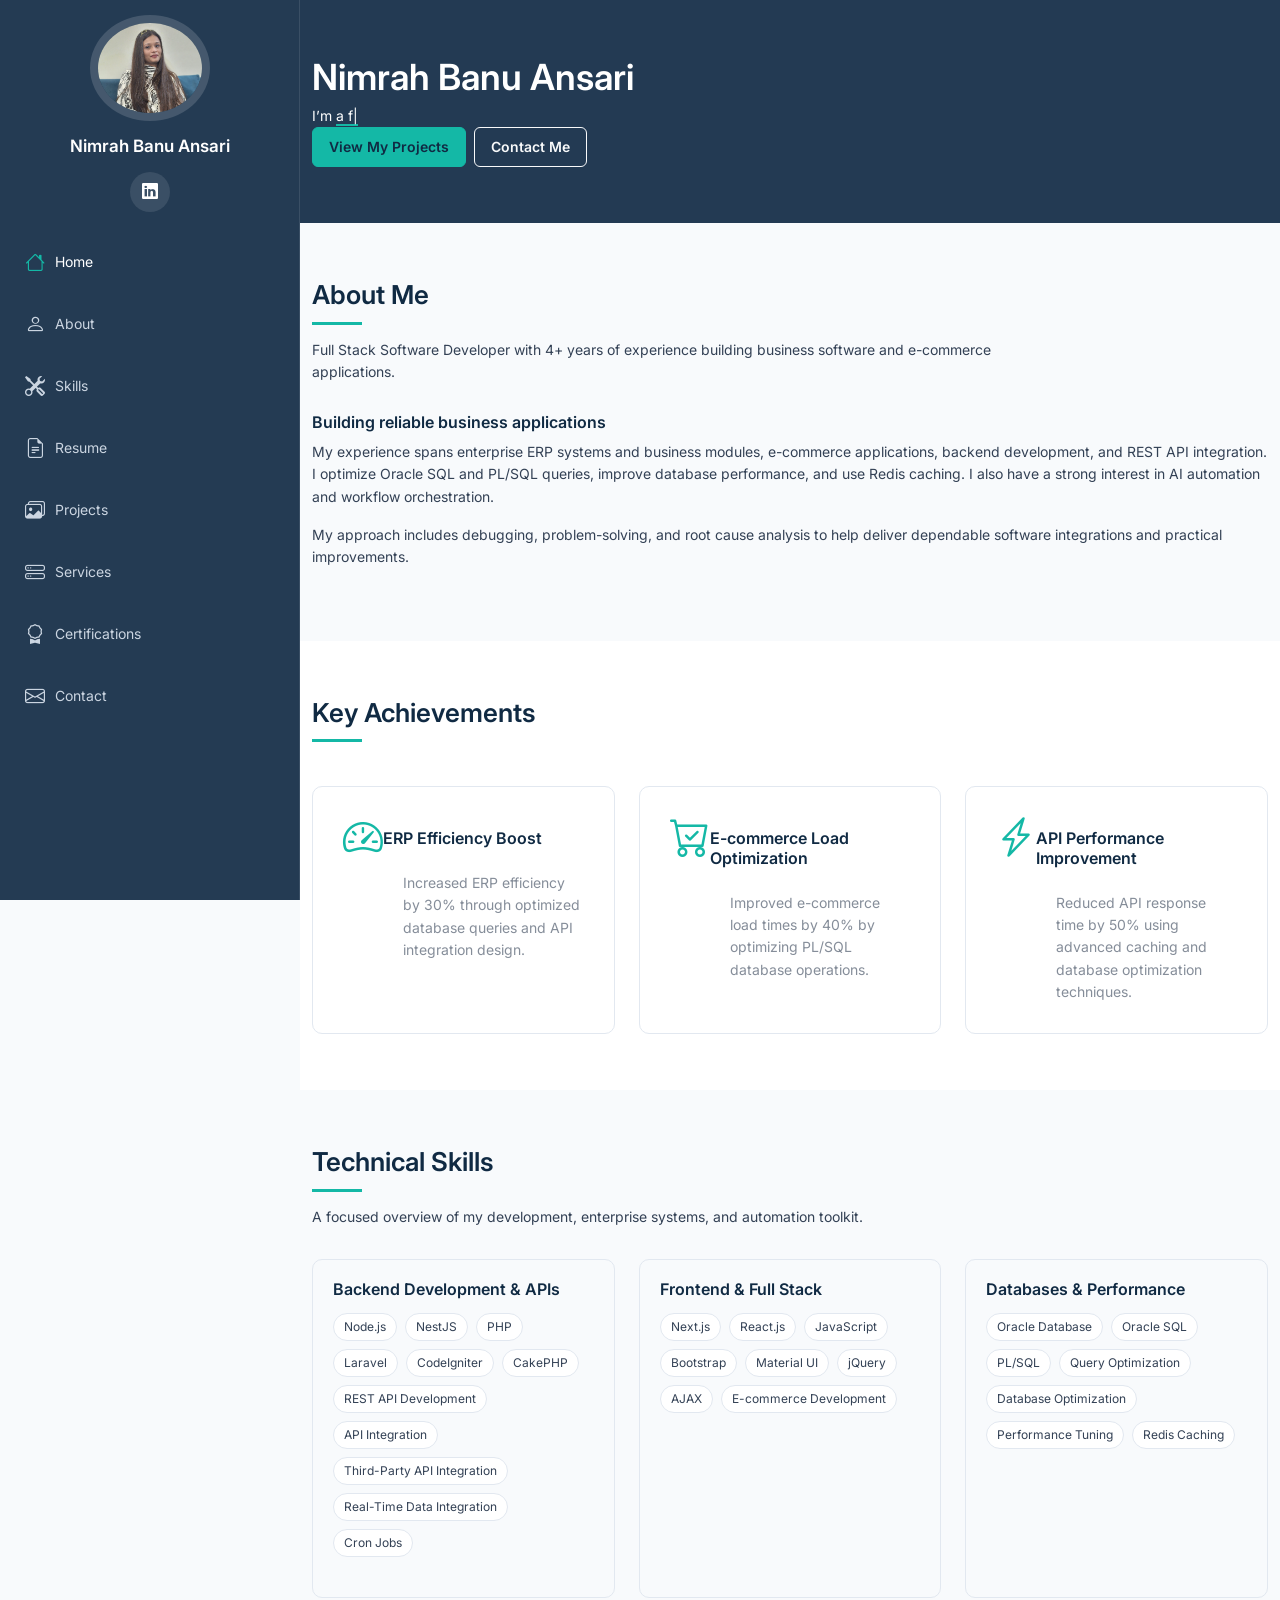
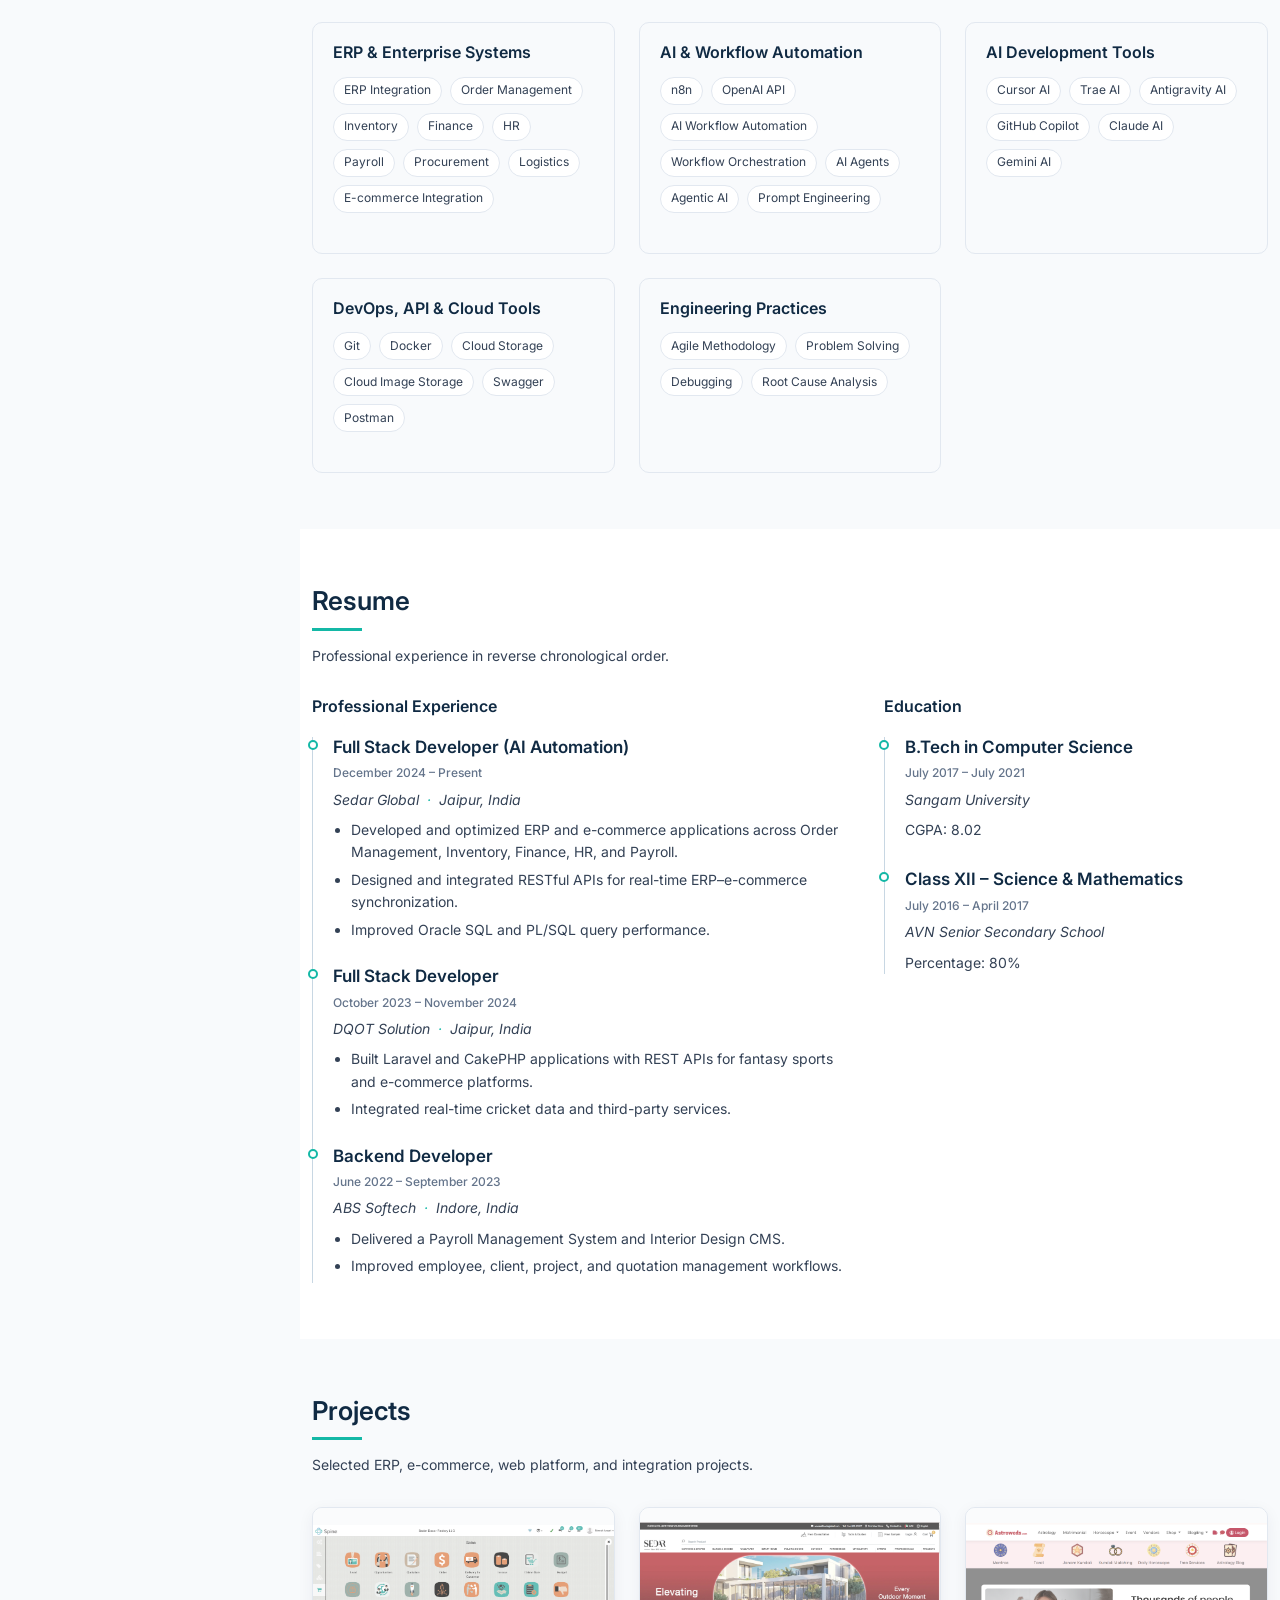
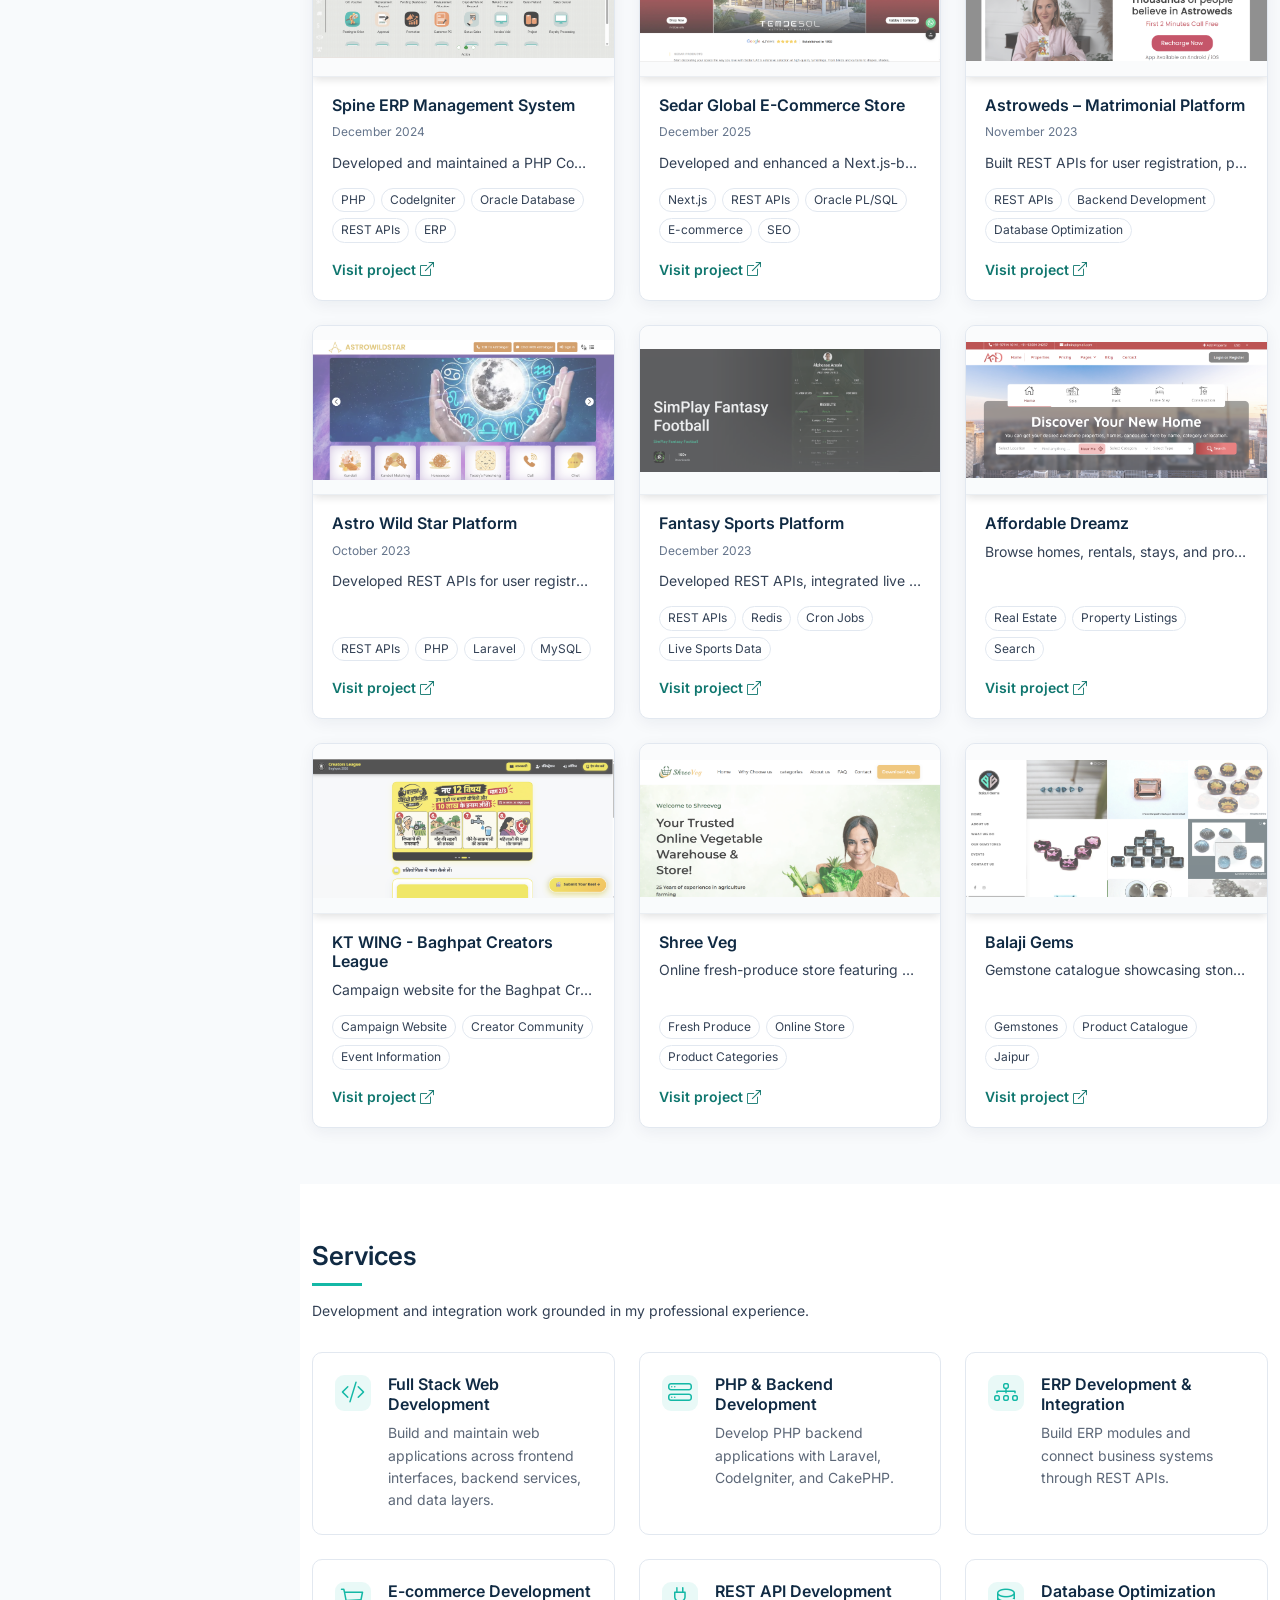
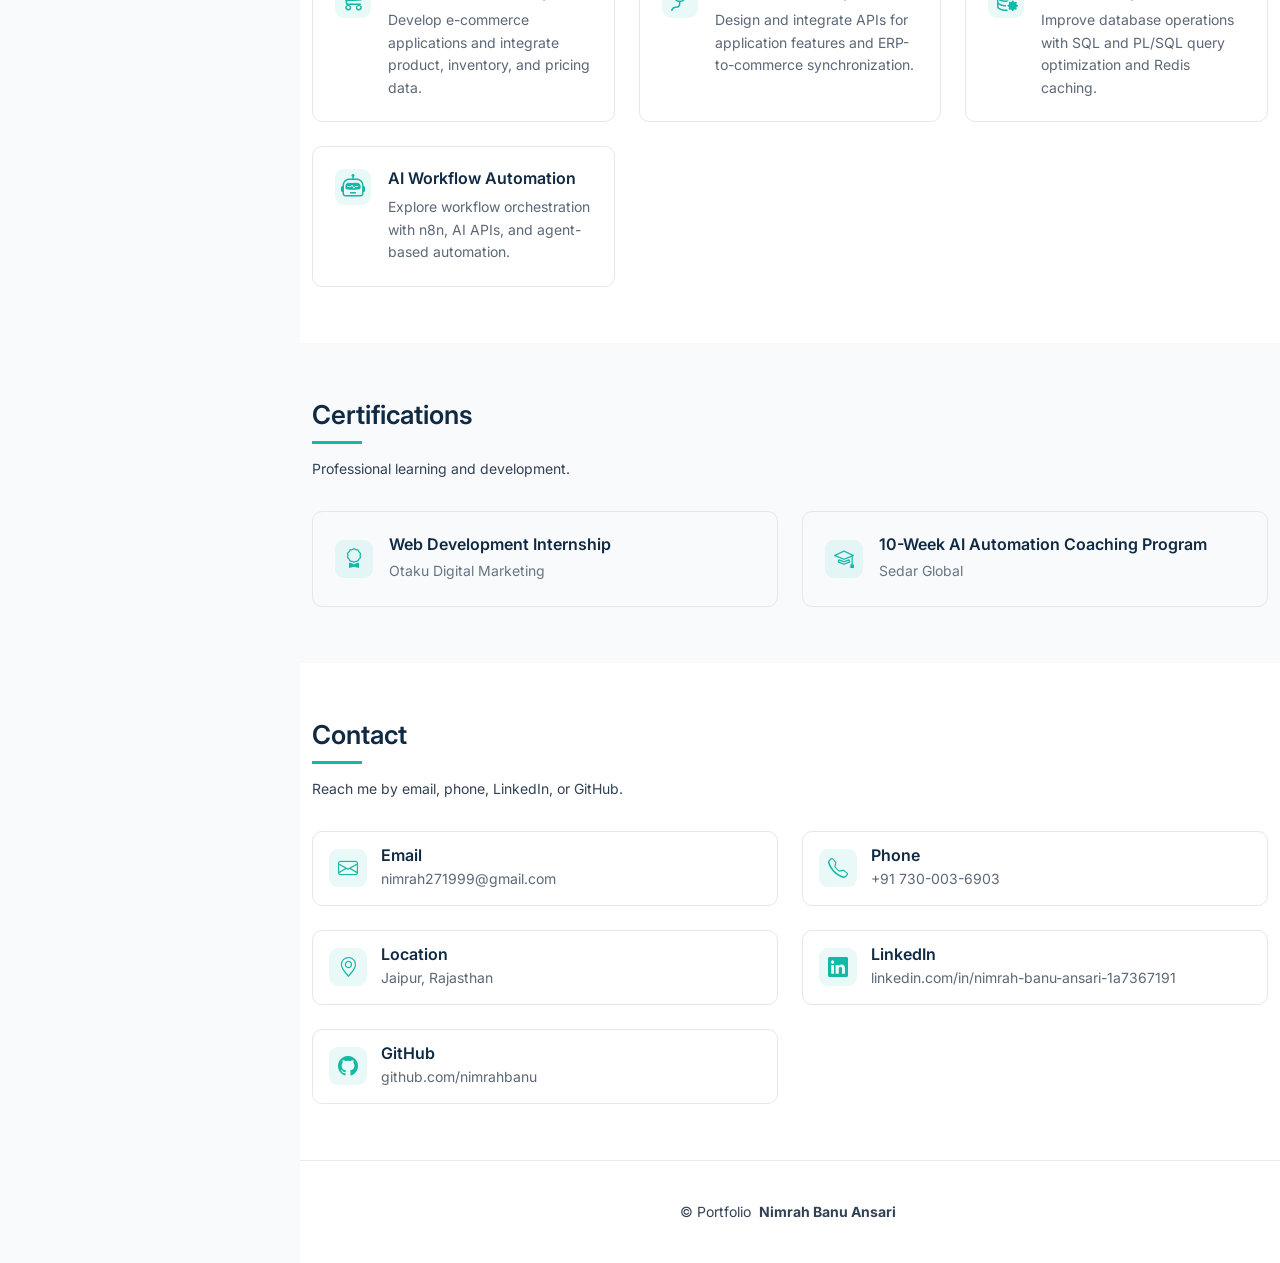
==== commit 371421ec: "Update index.html" ====
--- a/index.html
+++ b/index.html
@@ -53,8 +53,9 @@
       <ul>
         <li><a href="#hero" class="active"><i class="bi bi-house navicon"></i>Home</a></li>
         <li><a href="#about"><i class="bi bi-person navicon"></i>About</a></li>
+               <li><a href="#skills"><i class="bi bi-tools navicon"></i>Skills</a></li>
         <li><a href="#resume"><i class="bi bi-file-earmark-text navicon"></i>Resume</a></li>
-        <li><a href="#skills"><i class="bi bi-tools navicon"></i>Skills</a></li>
+ 
         <li><a href="#portfolio"><i class="bi bi-images navicon"></i>Projects</a></li>
         <li><a href="#services"><i class="bi bi-hdd-stack navicon"></i>Services</a></li>
         <li><a href="#certifications"><i class="bi bi-award navicon"></i>Certifications</a></li>
@@ -587,4 +588,4 @@
 
 </body>
 
-</html>+</html>
